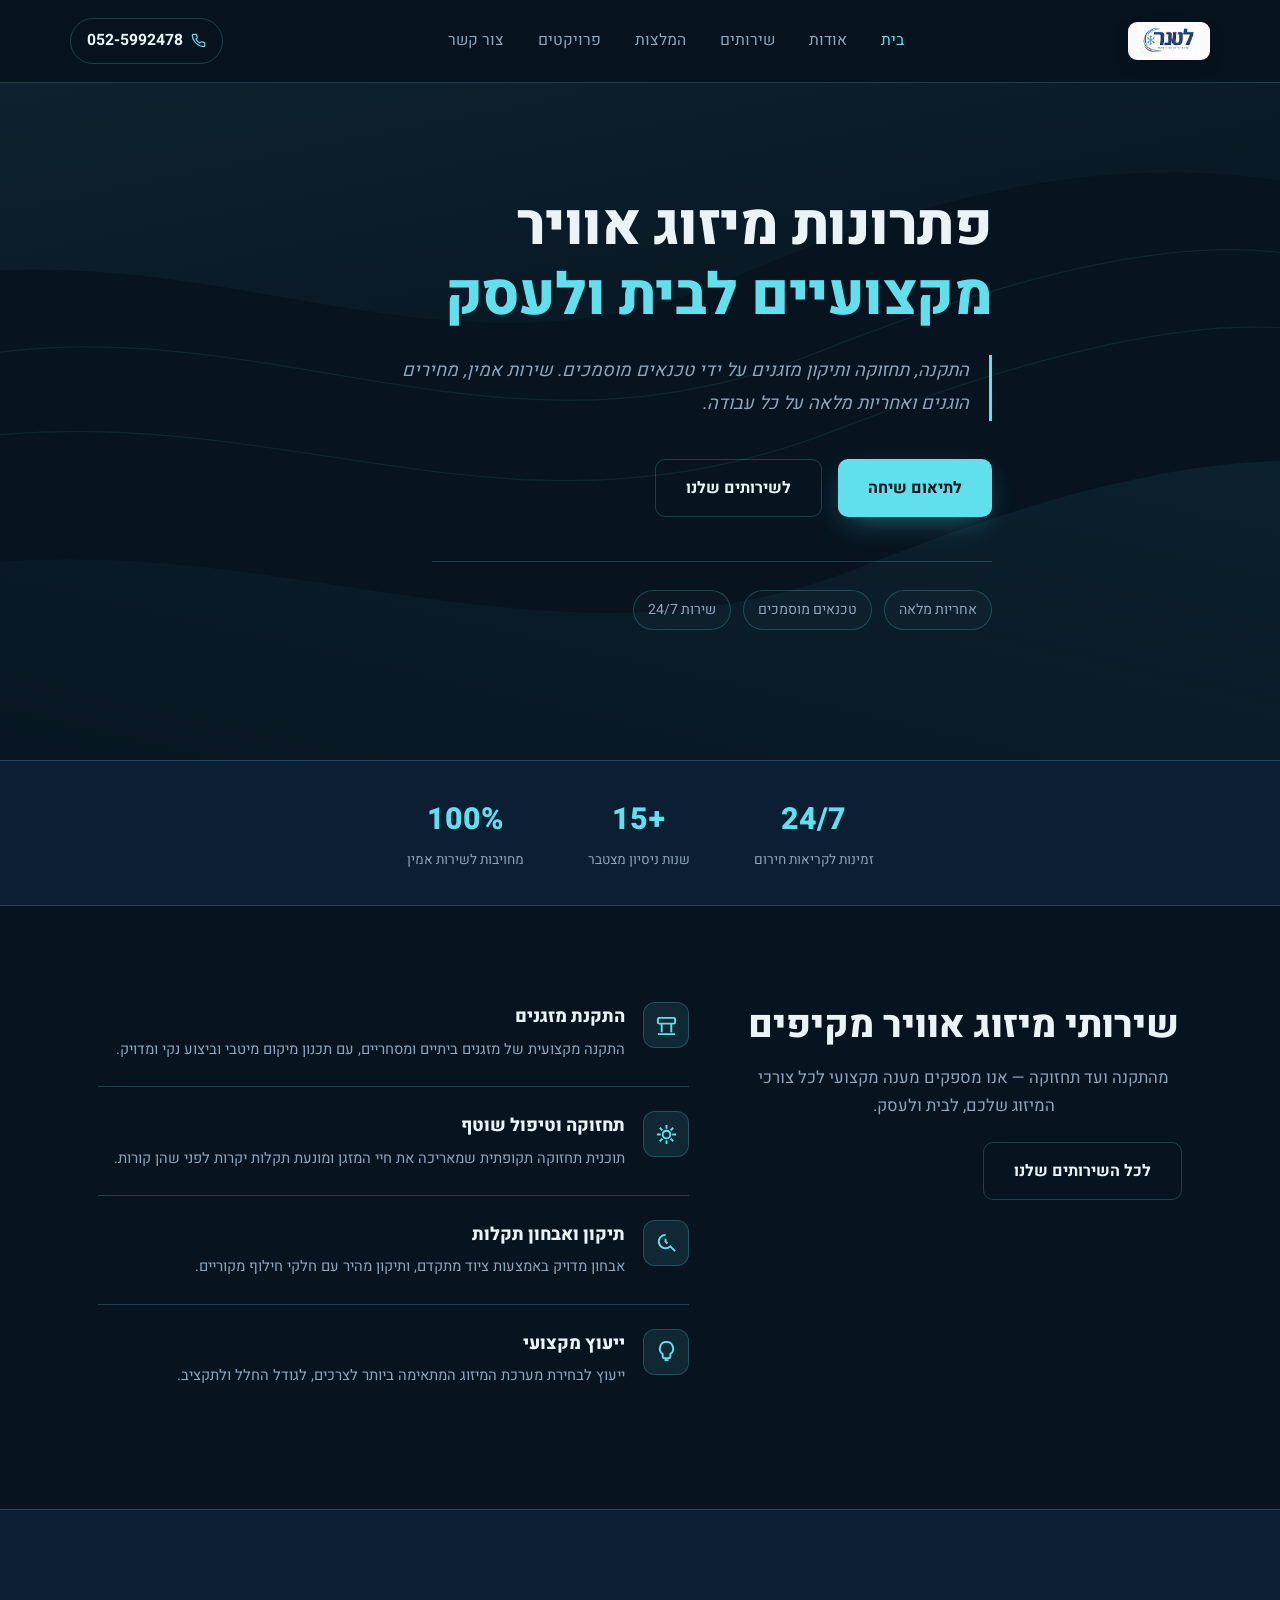
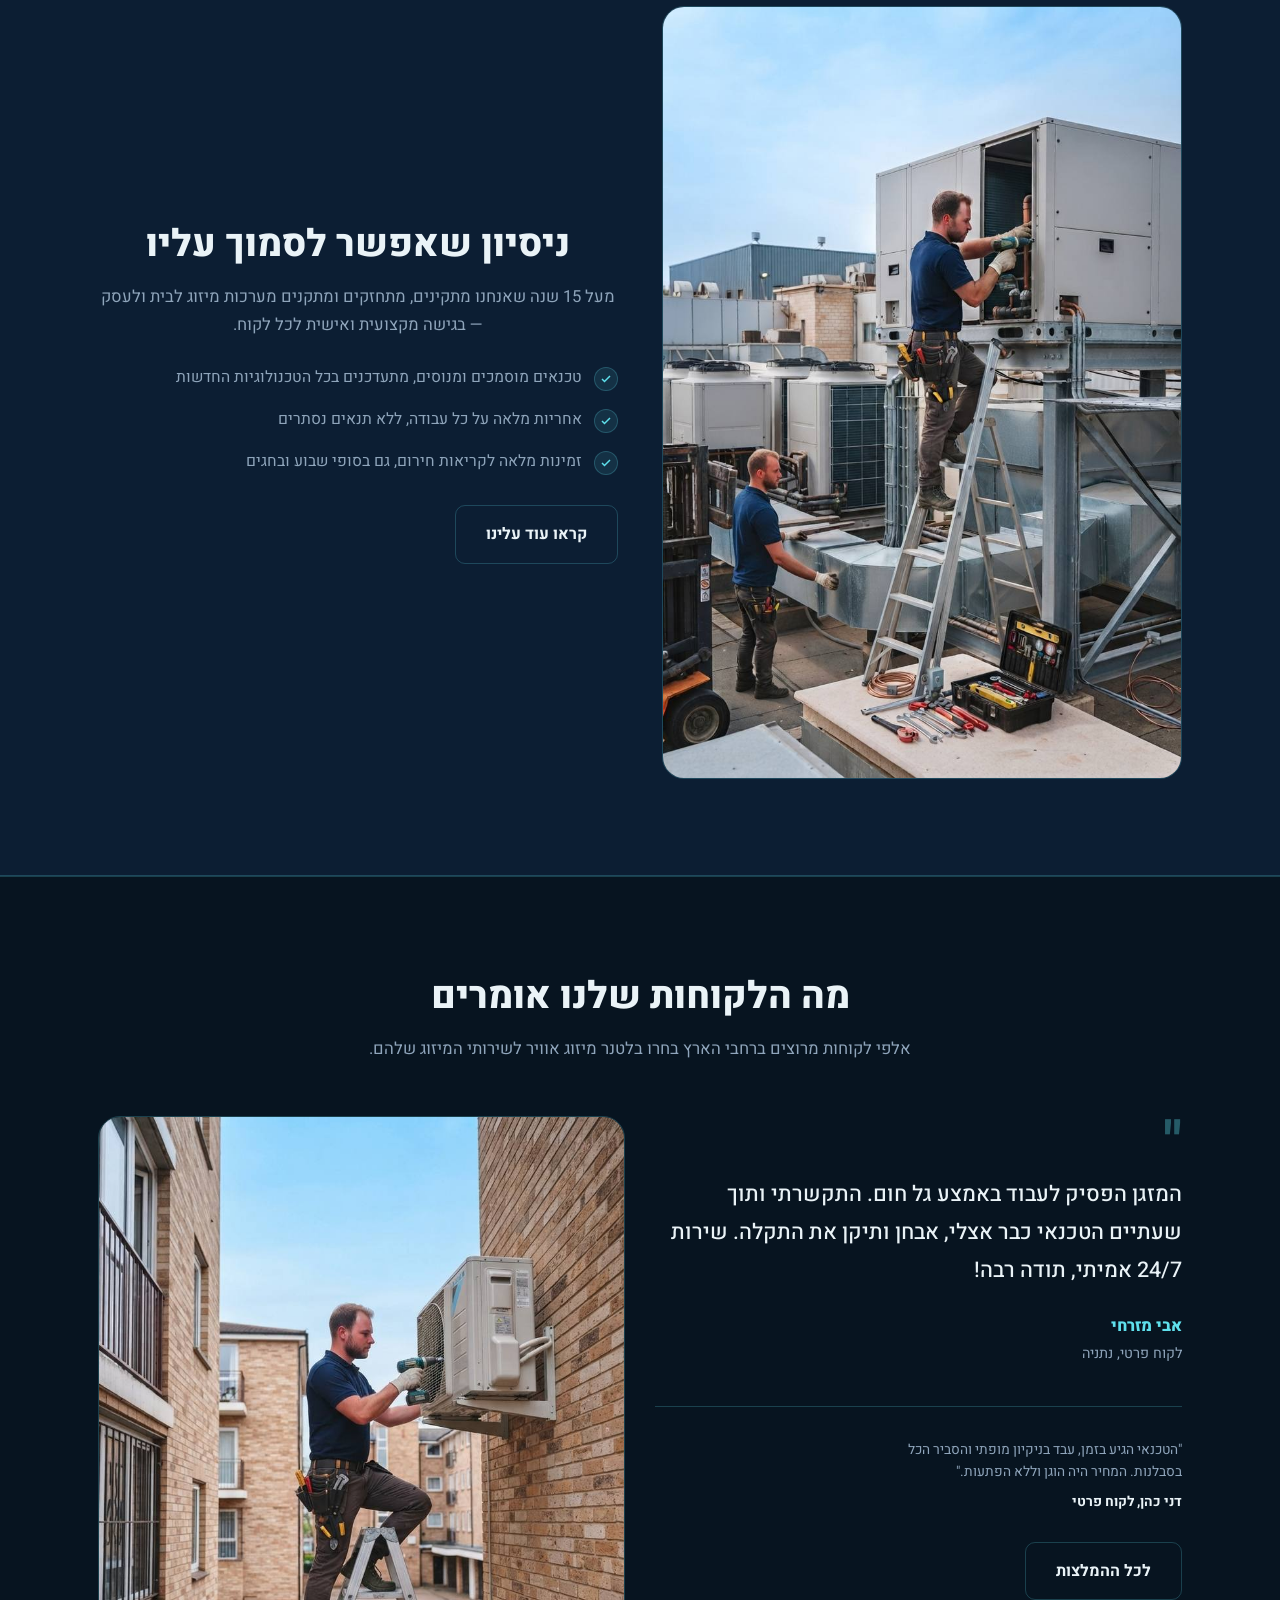
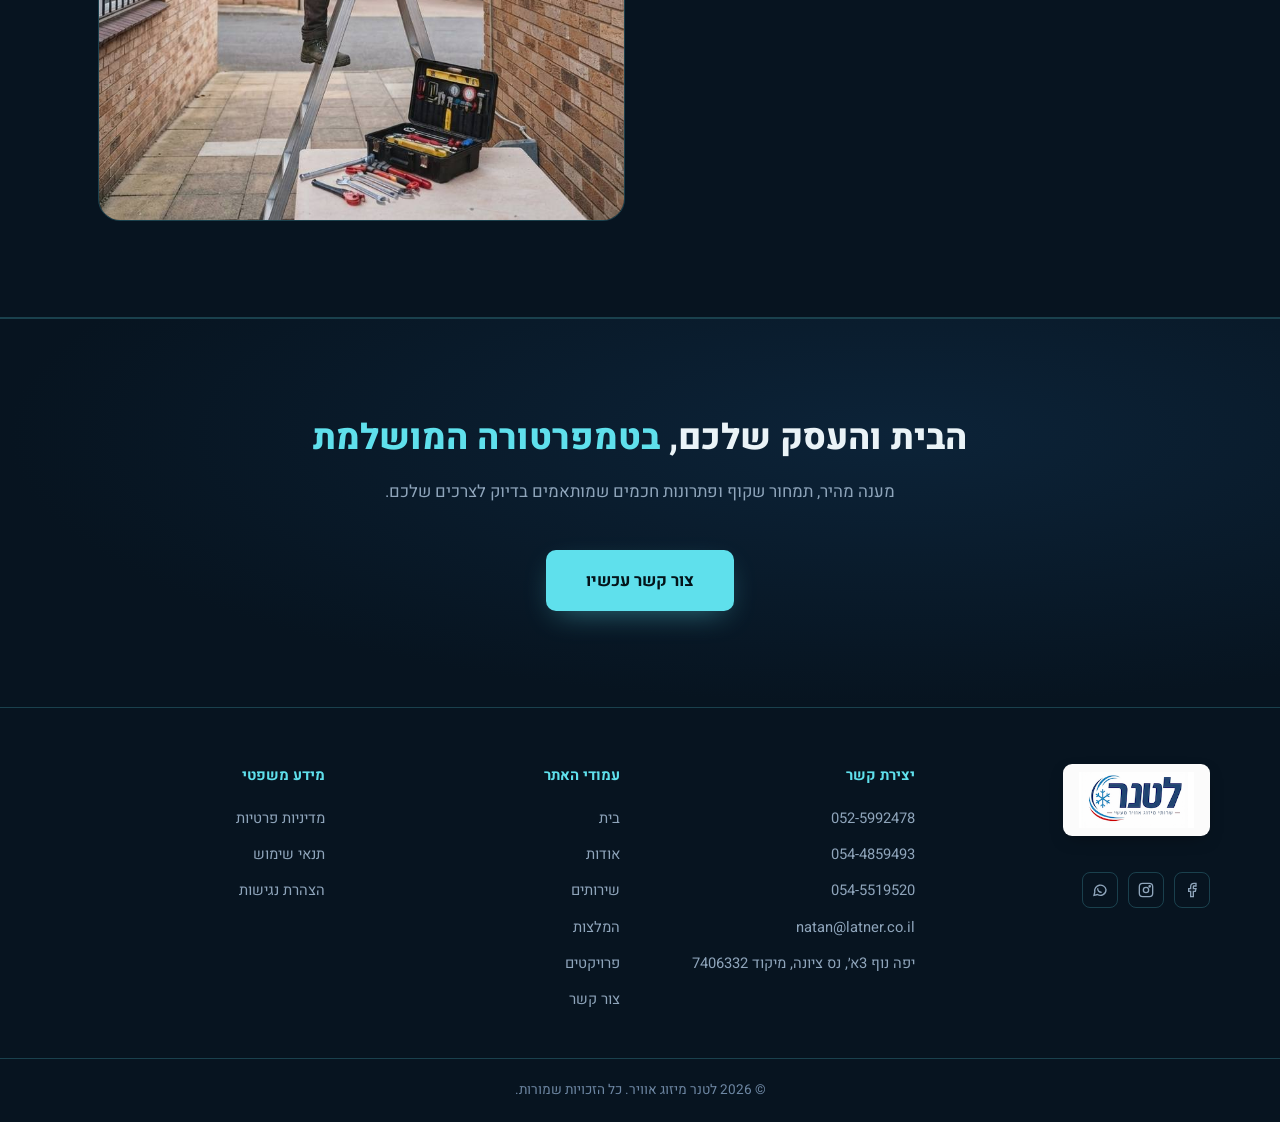
==== index.html @ f53ff37e "העלאה ראשונית" ====
<!DOCTYPE html>
<html lang="he" dir="rtl">
<head>
<meta charset="UTF-8">
<meta name="viewport" content="width=device-width, initial-scale=1.0">
<title>לטנר מיזוג אוויר | פתרונות מיזוג מקצועיים לבית ולעסק</title>

<meta name="description" content="לטנר מיזוג אוויר — התקנה, תחזוקה ותיקון מזגנים על ידי טכנאים מוסמכים. שירות אמין, מחירים הוגנים ואחריות מלאה על כל עבודה, לבית ולעסק.">
<meta name="keywords" content="לטנר, מיזוג אוויר, התקנת מזגנים, תחזוקת מזגנים, תיקון מזגנים, מיזוג לעסקים, מערכות מרכזיות, נס ציונה, מרכז והשרון">
<meta name="author" content="לטנר מיזוג אוויר">
<meta name="robots" content="index, follow">
<link rel="canonical" href="https://latner.co.il/index.html">

<meta property="og:type" content="website">
<meta property="og:locale" content="he_IL">
<meta property="og:site_name" content="לטנר מיזוג אוויר">
<meta property="og:title" content="לטנר מיזוג אוויר | פתרונות מיזוג מקצועיים לבית ולעסק">
<meta property="og:description" content="התקנה, תחזוקה ותיקון מזגנים על ידי טכנאים מוסמכים. שירות אמין, מחירים הוגנים ואחריות מלאה על כל עבודה.">
<meta property="og:url" content="https://latner.co.il/index.html">
<meta property="og:image" content="https://latner.co.il/latner-logo-wide.png">

<meta name="twitter:card" content="summary">
<meta name="twitter:title" content="לטנר מיזוג אוויר | פתרונות מיזוג מקצועיים לבית ולעסק">
<meta name="twitter:description" content="התקנה, תחזוקה ותיקון מזגנים על ידי טכנאים מוסמכים. שירות אמין, מחירים הוגנים ואחריות מלאה על כל עבודה.">
<meta name="twitter:image" content="https://latner.co.il/latner-logo-wide.png">

<meta name="theme-color" content="#071420">

<link rel="preconnect" href="https://fonts.googleapis.com">
<link rel="preconnect" href="https://fonts.gstatic.com" crossorigin>
<link rel="stylesheet" href="https://fonts.googleapis.com/css2?family=Heebo:wght@300;400;500;700;800&display=swap">
<link rel="stylesheet" href="styles.css">
</head>
<body>
<a href="#main-content" class="skip-link">דלג לתוכן הראשי</a>

<header id="top">
  <div class="wrap nav-row">
    <a href="index.html" class="brand">
      <span class="logo-chip"><img src="latner-logo-wide.png" alt="לטנר - שירותי מיזוג אוויר מעשי" width="191" height="93"></span>
    </a>
    <nav class="links" aria-label="ניווט ראשי">
      <a href="index.html" class="active" aria-current="page">בית</a>
      <a href="about.html">אודות</a>
      <a href="services.html">שירותים</a>
      <a href="testimonials.html">המלצות</a>
      <a href="projects.html">פרויקטים</a>
      <a href="contact.html">צור קשר</a>
    </nav>
    <div class="header-right">
      <a href="tel:0525992478" class="nav-phone" aria-label="התקשרו אלינו: 052-5992478">
        <svg viewBox="0 0 24 24" fill="none" stroke="currentColor" stroke-width="2" aria-hidden="true"><path d="M22 16.92v3a2 2 0 0 1-2.18 2 19.79 19.79 0 0 1-8.63-3.07 19.5 19.5 0 0 1-6-6 19.79 19.79 0 0 1-3.07-8.67A2 2 0 0 1 4.11 2h3a2 2 0 0 1 2 1.72c.127.96.361 1.903.7 2.81a2 2 0 0 1-.45 2.11L8.09 9.91a16 16 0 0 0 6 6l1.27-1.27a2 2 0 0 1 2.11-.45c.907.339 1.85.573 2.81.7A2 2 0 0 1 22 16.92z"/></svg>
        <span class="txt">052-5992478</span>
      </a>
      <button type="button" class="menu-toggle" id="menuToggle" aria-label="פתח תפריט" aria-expanded="false" aria-controls="mobileMenu">
        <svg viewBox="0 0 24 24" fill="none" stroke="currentColor" stroke-width="2" stroke-linecap="round" aria-hidden="true"><path d="M4 6h16M4 12h16M4 18h16"/></svg>
      </button>
    </div>
  </div>
  <nav class="mobile-menu" id="mobileMenu" aria-label="ניווט נייד">
      <a href="index.html" class="active" aria-current="page">בית</a>
      <a href="about.html">אודות</a>
      <a href="services.html">שירותים</a>
      <a href="testimonials.html">המלצות</a>
      <a href="projects.html">פרויקטים</a>
      <a href="contact.html">צור קשר</a>
      </nav>
</header>

<main id="main-content">

<section class="hero">
  <div class="hero-bg">
    <svg width="100%" height="100%" viewBox="0 0 1440 700" preserveAspectRatio="xMidYMid slice" xmlns="http://www.w3.org/2000/svg" style="position:absolute;inset:0;opacity:0.55;" aria-hidden="true">
      <defs>
        <linearGradient id="g1" x1="0" y1="0" x2="1" y2="1">
          <stop offset="0" stop-color="#5fe0ec" stop-opacity="0.16"/>
          <stop offset="1" stop-color="#5fe0ec" stop-opacity="0"/>
        </linearGradient>
        <linearGradient id="g2" x1="1" y1="0" x2="0" y2="1">
          <stop offset="0" stop-color="#2f8b96" stop-opacity="0.22"/>
          <stop offset="1" stop-color="#2f8b96" stop-opacity="0"/>
        </linearGradient>
      </defs>
      <path d="M -100 220 C 250 120, 500 340, 820 200 S 1400 60, 1600 180 L 1600 -100 L -100 -100 Z" fill="url(#g1)"/>
      <path d="M -100 520 C 300 420, 600 640, 950 500 S 1500 360, 1650 470 L 1650 800 L -100 800 Z" fill="url(#g2)"/>
      <g stroke="#5fe0ec" stroke-opacity="0.16" stroke-width="1.2" fill="none">
        <path d="M -50 300 C 300 200, 550 420, 900 280 S 1450 140, 1550 260"/>
        <path d="M -50 380 C 320 300, 560 500, 920 360 S 1470 220, 1580 340"/>
      </g>
    </svg>
  </div>
  <div class="wrap hero-inner">
    <h1>פתרונות מיזוג אוויר <span>מקצועיים לבית ולעסק</span></h1>
    <blockquote class="hero-quote">התקנה, תחזוקה ותיקון מזגנים על ידי טכנאים מוסמכים. שירות אמין, מחירים הוגנים ואחריות מלאה על כל עבודה.</blockquote>
    <div class="hero-cta">
      <a href="contact.html" class="btn btn-primary">לתיאום שיחה</a>
      <a href="services.html" class="btn btn-ghost">לשירותים שלנו</a>
    </div>
    <div class="hero-divider"></div>
    <div class="hero-tags">
      <span class="hero-tag">אחריות מלאה</span>
      <span class="hero-tag">טכנאים מוסמכים</span>
      <span class="hero-tag">שירות 24/7</span>
    </div>
  </div>
</section>

<section class="trust-bar">
  <div class="trust-item">
    <div class="trust-num">24/7</div>
    <div class="trust-label">זמינות לקריאות חירום</div>
  </div>
  <div class="trust-item">
    <div class="trust-num">+15</div>
    <div class="trust-label">שנות ניסיון מצטבר</div>
  </div>
  <div class="trust-item">
    <div class="trust-num">100%</div>
    <div class="trust-label">מחויבות לשירות אמין</div>
  </div>
</section>

<section class="pad">
  <div class="wrap services-split">
    <div>
      <div class="section-head">
        <h2>שירותי מיזוג אוויר מקיפים</h2>
        <p>מהתקנה ועד תחזוקה — אנו מספקים מענה מקצועי לכל צורכי המיזוג שלכם, לבית ולעסק.</p>
      </div>
      <a href="services.html" class="btn btn-ghost">לכל השירותים שלנו</a>
    </div>
    <ul class="services-list">
      <li class="services-list-item">
        <div class="service-icon">
          <svg viewBox="0 0 24 24" fill="none" stroke="currentColor" stroke-width="2" aria-hidden="true"><rect x="3" y="4" width="18" height="6" rx="1.5"/><path d="M7 10v9M17 10v9M3 21h18M5 7h.01M9 7h.01"/></svg>
        </div>
        <div>
          <h3>התקנת מזגנים</h3>
          <p>התקנה מקצועית של מזגנים ביתיים ומסחריים, עם תכנון מיקום מיטבי וביצוע נקי ומדויק.</p>
        </div>
      </li>
      <li class="services-list-item">
        <div class="service-icon">
          <svg viewBox="0 0 24 24" fill="none" stroke="currentColor" stroke-width="2" aria-hidden="true"><path d="M12 2v4M12 18v4M4.93 4.93l2.83 2.83M16.24 16.24l2.83 2.83M2 12h4M18 12h4M4.93 19.07l2.83-2.83M16.24 7.76l2.83-2.83"/><circle cx="12" cy="12" r="4"/></svg>
        </div>
        <div>
          <h3>תחזוקה וטיפול שוטף</h3>
          <p>תוכנית תחזוקה תקופתית שמאריכה את חיי המזגן ומונעת תקלות יקרות לפני שהן קורות.</p>
        </div>
      </li>
      <li class="services-list-item">
        <div class="service-icon">
          <svg viewBox="0 0 24 24" fill="none" stroke="currentColor" stroke-width="2" aria-hidden="true"><path d="M11 4a7 7 0 1 0 4.9 12L21 21M11 8v3l2 2"/></svg>
        </div>
        <div>
          <h3>תיקון ואבחון תקלות</h3>
          <p>אבחון מדויק באמצעות ציוד מתקדם, ותיקון מהיר עם חלקי חילוף מקוריים.</p>
        </div>
      </li>
      <li class="services-list-item">
        <div class="service-icon">
          <svg viewBox="0 0 24 24" fill="none" stroke="currentColor" stroke-width="2" aria-hidden="true"><path d="M12 2a7 7 0 0 0-4 12.7V17a2 2 0 0 0 2 2h4a2 2 0 0 0 2-2v-2.3A7 7 0 0 0 12 2z"/><path d="M10 21h4"/></svg>
        </div>
        <div>
          <h3>ייעוץ מקצועי</h3>
          <p>ייעוץ לבחירת מערכת המיזוג המתאימה ביותר לצרכים, לגודל החלל ולתקציב.</p>
        </div>
      </li>
    </ul>
  </div>
</section>

<section class="pad" style="background:var(--bg-panel);border-top:1px solid var(--accent-line);border-bottom:1px solid var(--accent-line);">
  <div class="wrap home-split">
    <div class="home-split-photo">
      <img src="latner-install.jpg" alt="טכנאי לטנר מתקינים מערכת מיזוג" width="800" height="1192" loading="lazy">
    </div>
    <div class="home-split-text">
      <div class="section-head">
        <h2>ניסיון שאפשר לסמוך עליו</h2>
        <p>מעל 15 שנה שאנחנו מתקינים, מתחזקים ומתקנים מערכות מיזוג לבית ולעסק — בגישה מקצועית ואישית לכל לקוח.</p>
      </div>
      <ul class="home-split-list">
        <li>
          <span class="check"><svg viewBox="0 0 24 24" fill="none" stroke="currentColor" stroke-width="3" aria-hidden="true"><path d="M20 6 9 17l-5-5"/></svg></span>
          <span class="txt">טכנאים מוסמכים ומנוסים, מתעדכנים בכל הטכנולוגיות החדשות</span>
        </li>
        <li>
          <span class="check"><svg viewBox="0 0 24 24" fill="none" stroke="currentColor" stroke-width="3" aria-hidden="true"><path d="M20 6 9 17l-5-5"/></svg></span>
          <span class="txt">אחריות מלאה על כל עבודה, ללא תנאים נסתרים</span>
        </li>
        <li>
          <span class="check"><svg viewBox="0 0 24 24" fill="none" stroke="currentColor" stroke-width="3" aria-hidden="true"><path d="M20 6 9 17l-5-5"/></svg></span>
          <span class="txt">זמינות מלאה לקריאות חירום, גם בסופי שבוע ובחגים</span>
        </li>
      </ul>
      <a href="about.html" class="btn btn-ghost">קראו עוד עלינו</a>
    </div>
  </div>
</section>

<section class="pad" style="background:var(--bg-deep);border-top:1px solid var(--accent-line);border-bottom:1px solid var(--accent-line);">
  <div class="wrap">
    <div class="section-head">
      <h2>מה הלקוחות שלנו אומרים</h2>
      <p>אלפי לקוחות מרוצים ברחבי הארץ בחרו בלטנר מיזוג אוויר לשירותי המיזוג שלהם.</p>
    </div>
    <div class="contact-split">
      <div class="testimonial-feature" style="text-align:right;margin:0;max-width:none;">
        <div class="quote-mark">"</div>
        <p class="quote">המזגן הפסיק לעבוד באמצע גל חום. התקשרתי ותוך שעתיים הטכנאי כבר אצלי, אבחן ותיקן את התקלה. שירות 24/7 אמיתי, תודה רבה!</p>
        <div class="name">אבי מזרחי</div>
        <div class="role">לקוח פרטי, נתניה</div>

        <div class="testimonial-mini-row" style="justify-content:flex-start;">
          <div class="testimonial-mini" style="text-align:right;">
            <p>"הטכנאי הגיע בזמן, עבד בניקיון מופתי והסביר הכל בסבלנות. המחיר היה הוגן וללא הפתעות."</p>
            <div class="name">דני כהן, לקוח פרטי</div>
          </div>
        </div>

        <a href="testimonials.html" class="btn btn-ghost" style="margin-top:28px;">לכל ההמלצות</a>
      </div>

      <div class="install-illustration">
        <img src="latner-outdoor-install.jpg" alt="טכנאי לטנר מתקין יחידת מיזוג חיצונית" width="800" height="1071" loading="lazy">
      </div>
    </div>
  </div>
</section>

<section class="cta-final pad">
  <div class="wrap">
    <div class="cta-final-inner">
      <h2>הבית והעסק שלכם, <span>בטמפרטורה המושלמת</span></h2>
      <p>מענה מהיר, תמחור שקוף ופתרונות חכמים שמותאמים בדיוק לצרכים שלכם.</p>
      <a href="contact.html" class="btn btn-primary btn-large">צור קשר עכשיו</a>
    </div>
  </div>
</section>

</main>

<footer>
  <nav class="wrap footer-grid" aria-label="ניווט בפוטר">
    <div class="footer-col footer-logo-col">
      <a href="index.html" style="display:flex;align-items:center;margin-bottom:18px;">
        <span class="logo-chip logo-chip-lg"><img src="latner-logo-wide.png" alt="לטנר - שירותי מיזוג אוויר מעשי" width="191" height="93"></span>
      </a>
      <div class="footer-social">
        <a href="#" aria-label="פייסבוק"><svg viewBox="0 0 24 24" fill="none" stroke="currentColor" stroke-width="2" aria-hidden="true"><path d="M18 2h-3a5 5 0 0 0-5 5v3H7v4h3v8h4v-8h3l1-4h-4V7a1 1 0 0 1 1-1h3z"/></svg></a>
        <a href="#" aria-label="אינסטגרם"><svg viewBox="0 0 24 24" fill="none" stroke="currentColor" stroke-width="2" aria-hidden="true"><rect x="2" y="2" width="20" height="20" rx="5"/><circle cx="12" cy="12" r="4"/><circle cx="17.5" cy="6.5" r="1"/></svg></a>
        <a href="#" aria-label="וואטסאפ"><svg viewBox="0 0 24 24" fill="none" stroke="currentColor" stroke-width="2" aria-hidden="true"><path d="M21 11.5a8.5 8.5 0 0 1-12.8 7.3L3 20l1.2-5a8.5 8.5 0 1 1 16.8-3.5z"/><path d="M8.5 9.5c0 3.5 2.5 6 6 6"/></svg></a>
      </div>
    </div>
    <div class="footer-col">
      <h5>יצירת קשר</h5>
      <ul>
        <li><a href="tel:0525992478">052-5992478</a></li>
        <li><a href="tel:0544859493">054-4859493</a></li>
        <li><a href="tel:0545519520">054-5519520</a></li>
        <li><a href="mailto:natan@latner.co.il">natan@latner.co.il</a></li>
        <li>יפה נוף 3א׳, נס ציונה, מיקוד 7406332</li>
      </ul>
    </div>
    <div class="footer-col">
      <h5>עמודי האתר</h5>
      <ul>
        <li><a href="index.html">בית</a></li>
        <li><a href="about.html">אודות</a></li>
        <li><a href="services.html">שירותים</a></li>
        <li><a href="testimonials.html">המלצות</a></li>
        <li><a href="projects.html">פרויקטים</a></li>
        <li><a href="contact.html">צור קשר</a></li>
      </ul>
    </div>
    <div class="footer-col">
      <h5>מידע משפטי</h5>
      <ul>
        <li><a href="privacy-policy.html">מדיניות פרטיות</a></li>
        <li><a href="terms-of-service.html">תנאי שימוש</a></li>
        <li><a href="accessibility-statement.html">הצהרת נגישות</a></li>
      </ul>
    </div>
  </nav>
  <div class="footer-bottom">© 2026 לטנר מיזוג אוויר. כל הזכויות שמורות.</div>
</footer>

<script>
  (function(){
    var toggle = document.getElementById('menuToggle');
    var menu = document.getElementById('mobileMenu');
    if(!toggle || !menu) return;
    toggle.addEventListener('click', function(){
      var isOpen = menu.classList.toggle('open');
      toggle.setAttribute('aria-expanded', isOpen ? 'true' : 'false');
    });
    menu.querySelectorAll('a').forEach(function(a){
      a.addEventListener('click', function(){
        menu.classList.remove('open');
        toggle.setAttribute('aria-expanded', 'false');
      });
    });
  })();
</script>
</body>
</html>
---- styles.css ----
:root{
  --bg-deep:#071420;
  --bg-panel:#0c1e33;
  --bg-panel-2:#0f2439;
  --accent:#5fe0ec;
  --accent-soft:rgba(95,224,236,0.10);
  --accent-line:rgba(95,224,236,0.22);
  --text-primary:#eaf3f7;
  --text-muted:#8fa5bb;
  --text-faint:#6e87a3;
}

*{margin:0;padding:0;box-sizing:border-box;}
html{scroll-behavior:smooth;}

/* ---------- accessibility base ---------- */
.skip-link{
  position:absolute;
  right:-999px;
  top:auto;
  z-index:200;
  background:var(--accent);
  color:#04141a;
  font-weight:700;
  padding:12px 20px;
  border-radius:0 0 10px 10px;
}
.skip-link:focus{
  right:16px;
  top:0;
}
a:focus-visible, button:focus-visible, input:focus-visible, select:focus-visible, textarea:focus-visible, [tabindex]:focus-visible{
  outline:2px solid var(--accent);
  outline-offset:3px;
  border-radius:4px;
}
body{
  background:var(--bg-deep);
  color:var(--text-primary);
  font-family:'Heebo', sans-serif;
  font-weight:400;
  line-height:1.65;
  overflow-x:hidden;
}
img{max-width:100%;display:block;}
a{color:inherit;text-decoration:none;}
.wrap{max-width:1140px;margin:0 auto;padding:0 28px;}
section{position:relative;}
section.pad{padding:96px 0;}

/* ---------- header ---------- */
header{
  position:sticky;top:0;z-index:50;
  background:rgba(7,20,32,0.82);
  backdrop-filter:blur(10px);
  border-bottom:1px solid var(--accent-line);
}
.nav-row{display:flex;align-items:center;justify-content:space-between;padding:18px 0;}
.brand{display:flex;align-items:center;}
.logo-chip{
  display:flex;align-items:center;justify-content:center;
  background:#fbfbfb;
  border-radius:9px;
  height:38px;width:auto;
  padding:4px 10px;
  box-shadow:0 6px 18px -8px rgba(0,0,0,0.5);
  flex-shrink:0;
}
.logo-chip img{height:100%;width:auto;object-fit:contain;display:block;}
.logo-chip.logo-chip-lg{height:72px;padding:8px 16px;}
.brand-name{font-weight:800;font-size:1.1rem;margin-inline-start:12px;color:var(--text-primary);}
nav.links{display:flex;gap:34px;font-size:0.98rem;color:var(--text-muted);}
nav.links a{transition:color .2s ease;}
nav.links a:hover, nav.links a.active{color:var(--accent);}
.nav-phone{
  display:flex;align-items:center;gap:8px;
  font-weight:700;font-size:0.98rem;
  color:var(--text-primary);
  border:1px solid var(--accent-line);
  padding:9px 16px;border-radius:999px;
  transition:border-color .2s ease, background .2s ease;
}
.nav-phone:hover{border-color:var(--accent);background:var(--accent-soft);}
.nav-phone svg{width:15px;height:15px;color:var(--accent);}
.header-right{display:flex;align-items:center;gap:10px;}
.menu-toggle{
  display:none;
  align-items:center;justify-content:center;
  width:40px;height:40px;
  background:none;
  border:1px solid var(--accent-line);
  border-radius:8px;
  color:var(--text-primary);
  cursor:pointer;
  flex-shrink:0;
}
.menu-toggle svg{width:20px;height:20px;}
.menu-toggle:hover{border-color:var(--accent);background:var(--accent-soft);}
.mobile-menu{
  display:none;
  flex-direction:column;
  background:var(--bg-panel);
  border-top:1px solid var(--accent-line);
}
.mobile-menu.open{display:flex;}
.mobile-menu a{
  padding:15px 28px;
  color:var(--text-muted);
  font-size:1.02rem;
  border-bottom:1px solid var(--accent-line);
}
.mobile-menu a:last-child{border-bottom:none;}
.mobile-menu a:hover, .mobile-menu a.active{color:var(--accent);background:var(--accent-soft);}

/* ---------- page header (non-home pages) ---------- */
.page-hero{
  position:relative;
  padding:80px 0 64px;
  overflow:hidden;
}
.page-hero-bg{position:absolute;inset:0;z-index:0;}
.page-hero-inner{position:relative;z-index:2;max-width:760px;}
.eyebrow-plain{color:var(--accent);font-weight:700;font-size:0.98rem;margin-bottom:18px;text-align:center;}
.page-hero h1{
  font-size:clamp(2rem, 4vw, 2.9rem);
  font-weight:800;line-height:1.25;letter-spacing:-0.4px;
  text-align:center;
}
.page-hero p.lead{
  margin:18px auto 0;font-size:1.08rem;color:var(--text-muted);max-width:620px;line-height:1.8;
  text-align:center;
}
.page-hero-inner{text-align:center;margin-inline:auto;}

/* ---------- hero (home) ---------- */
.hero{position:relative;padding:108px 0 130px;overflow:hidden;}
.hero-bg{position:absolute;inset:0;z-index:0;}
.hero-inner{position:relative;z-index:2;max-width:760px;}
h1{font-size:clamp(2.3rem, 4.6vw, 3.6rem);font-weight:800;line-height:1.22;letter-spacing:-0.5px;}
h1 span{color:var(--accent);}
.hero p.lead{margin-top:22px;font-size:1.14rem;color:var(--text-muted);max-width:600px;line-height:1.8;}
.hero-quote{
  margin:24px 0 0;
  padding-inline-start:20px;
  border-inline-start:3px solid var(--accent);
  max-width:600px;
  font-size:1.14rem;
  font-style:italic;
  color:var(--text-muted);
  line-height:1.8;
}
.hero-cta{display:flex;gap:16px;margin-top:38px;flex-wrap:wrap;}
.btn{
  display:inline-flex;align-items:center;gap:10px;
  padding:15px 30px;border-radius:10px;font-weight:700;font-size:1rem;
  transition:transform .18s ease, box-shadow .18s ease, background .18s ease;
}
.btn-primary{background:var(--accent);color:#04141a;box-shadow:0 10px 30px -10px rgba(95,224,236,0.45);}
.btn-primary:hover{transform:translateY(-2px);box-shadow:0 14px 36px -10px rgba(95,224,236,0.6);}
.btn-ghost{border:1px solid var(--accent-line);color:var(--text-primary);}
.btn-ghost:hover{border-color:var(--accent);background:var(--accent-soft);}
.btn-large{padding:17px 40px;font-size:1.05rem;}
.hero-divider{height:1px;width:100%;max-width:560px;background:var(--accent-line);margin-top:44px;}
.hero-tags{display:flex;gap:12px;flex-wrap:wrap;margin-top:28px;}
.hero-tag{
  font-size:0.88rem;color:var(--text-muted);
  border:1px solid var(--accent-line);padding:7px 14px;border-radius:999px;
  background:rgba(255,255,255,0.02);
}

/* ---------- section heading ---------- */
.section-head{max-width:620px;margin:0 auto 52px;text-align:center;}
.section-head h2{font-size:clamp(1.7rem, 3vw, 2.35rem);font-weight:800;line-height:1.3;}
.section-head p{margin-top:14px;color:var(--text-muted);font-size:1.04rem;}
.about-divider{height:1px;background:var(--accent-line);margin:36px 0 34px;}
.about-p{color:var(--text-muted);font-size:1rem;max-width:760px;margin-bottom:16px;}
.about-features{display:grid;grid-template-columns:1fr 1fr;gap:22px;margin-top:8px;}
.about-feature-card{
  background:linear-gradient(160deg, var(--bg-panel), var(--bg-panel-2));
  border:1px solid var(--accent-line);border-radius:16px;padding:30px 28px;
}
.about-feature-card .service-icon{margin-bottom:16px;}
.about-feature-card h4{font-size:1.08rem;font-weight:800;color:var(--accent);margin-bottom:10px;}
.about-feature-card p{color:var(--text-muted);font-size:0.95rem;}

/* ---------- services grid ---------- */
.services-grid{display:grid;grid-template-columns:1fr 1fr;gap:26px;}
.service-card{
  background:linear-gradient(160deg, var(--bg-panel), var(--bg-panel-2));
  border:1px solid var(--accent-line);border-radius:18px;padding:36px 34px;
  position:relative;overflow:hidden;transition:border-color .25s ease, transform .25s ease;
}
.service-card:hover{border-color:rgba(95,224,236,0.5);transform:translateY(-4px);}
.service-card::before{
  content:"";position:absolute;top:-60px;left:-60px;width:160px;height:160px;
  background:radial-gradient(circle, var(--accent-soft), transparent 70%);pointer-events:none;
}
.service-icon{
  width:46px;height:46px;border-radius:12px;background:var(--accent-soft);
  border:1px solid var(--accent-line);display:flex;align-items:center;justify-content:center;margin-bottom:20px;
}
.service-icon svg{width:23px;height:23px;color:var(--accent);}
.service-card h3{font-size:1.3rem;font-weight:800;margin-bottom:12px;color:var(--accent);}
.service-card > p{color:var(--text-muted);font-size:0.98rem;margin-bottom:18px;}
.service-card ul{list-style:none;}
.service-card li{position:relative;padding-right:20px;margin-bottom:10px;font-size:0.95rem;color:var(--text-primary);}
.service-card li::before{content:"";position:absolute;right:0;top:9px;width:6px;height:6px;border-radius:50%;background:var(--accent);}

/* ---------- diagnosis box ---------- */
.diagnosis-box{
  margin-top:26px;text-align:center;
  background:linear-gradient(160deg, var(--bg-panel), var(--bg-panel-2));
  border:1px solid var(--accent-line);border-radius:18px;padding:44px 36px;
}
.diagnosis-box h3{font-size:1.3rem;font-weight:800;color:var(--accent);margin-bottom:12px;}
.diagnosis-box p{color:var(--text-muted);font-size:1rem;max-width:560px;margin:0 auto;}

/* ---------- scope / for whom ---------- */
.scope{background:var(--bg-panel);border-top:1px solid var(--accent-line);border-bottom:1px solid var(--accent-line);}
.scope-grid{
  display:grid;grid-template-columns:repeat(4, 1fr);gap:1px;
  background:var(--accent-line);border:1px solid var(--accent-line);border-radius:16px;overflow:hidden;
}
.scope-item{background:var(--bg-deep);padding:32px 24px;text-align:center;}
.scope-item svg{width:28px;height:28px;color:var(--accent);margin:0 auto 14px;}
.scope-item h4{font-size:1.02rem;font-weight:700;margin-bottom:6px;}
.scope-item p{font-size:0.86rem;color:var(--text-muted);}

/* ---------- process ---------- */
.process{display:grid;grid-template-columns:repeat(4, 1fr);gap:22px;}
.process-step{padding-top:22px;border-top:1px solid var(--accent-line);}
.process-step .num{font-size:0.85rem;color:var(--accent);font-weight:700;margin-bottom:14px;display:block;}
.process-step h4{font-size:1.08rem;font-weight:700;margin-bottom:8px;}
.process-step p{font-size:0.92rem;color:var(--text-muted);}

/* ---------- stats (about) ---------- */
.stats-grid{display:grid;grid-template-columns:repeat(3, 1fr);gap:22px;margin-top:44px;}
.stat-card{
  background:linear-gradient(160deg, var(--bg-panel), var(--bg-panel-2));
  border-top:2px solid var(--accent);border-radius:0 0 14px 14px;padding:34px 20px;text-align:center;
}
.stat-num{font-size:2.1rem;font-weight:800;color:var(--text-primary);}
.stat-label{margin-top:8px;color:var(--text-muted);font-size:0.92rem;}

/* ---------- why grid ---------- */
.why-divider{height:1px;background:var(--accent-line);margin:36px 0 40px;}
.why-grid{display:grid;grid-template-columns:1fr 1fr;gap:22px;}
.why-card{
  background:linear-gradient(160deg, var(--bg-panel), var(--bg-panel-2));
  border:1px solid var(--accent-line);border-radius:14px;padding:28px 30px;
}
.why-card h4{font-size:1.12rem;font-weight:800;color:var(--accent);margin-bottom:10px;}
.why-card p{color:var(--text-muted);font-size:0.95rem;}

/* ---------- testimonials ---------- */
.testimonial-list{display:flex;flex-direction:column;gap:20px;}
.testimonial-card{
  background:linear-gradient(160deg, var(--bg-panel), var(--bg-panel-2));
  border:1px solid var(--accent-line);border-inline-start:3px solid var(--accent);
  border-radius:14px 4px 4px 14px;padding:28px 32px;
}
.testimonial-card .quote{color:var(--text-primary);font-size:1rem;line-height:1.85;margin-bottom:18px;}
.testimonial-name{font-weight:800;color:var(--accent);font-size:1rem;}
.testimonial-role{color:var(--text-muted);font-size:0.88rem;margin-top:2px;}

/* ---------- projects ---------- */
.projects-grid{display:grid;grid-template-columns:1fr 1fr;gap:26px;}
.project-card{
  background:linear-gradient(160deg, var(--bg-panel), var(--bg-panel-2));
  border:1px solid var(--accent-line);border-radius:18px;overflow:hidden;
  transition:border-color .25s ease, transform .25s ease;
}
.project-card:hover{border-color:rgba(95,224,236,0.5);transform:translateY(-4px);}
.project-thumb{
  height:180px;
  background:linear-gradient(135deg, var(--bg-panel-2), var(--bg-deep));
  display:flex;align-items:center;justify-content:center;
  border-bottom:1px solid var(--accent-line);
}
.project-thumb svg{width:40px;height:40px;color:var(--accent);opacity:0.7;}
.project-body{padding:26px 28px;}
.project-tag{
  display:inline-block;font-size:0.78rem;color:var(--accent);font-weight:700;
  border:1px solid var(--accent-line);border-radius:999px;padding:4px 12px;margin-bottom:14px;
}
.project-card h3{font-size:1.15rem;font-weight:800;margin-bottom:8px;}
.project-card p{color:var(--text-muted);font-size:0.94rem;}
.projects-empty{
  text-align:center;color:var(--text-muted);font-size:0.98rem;
  border:1px dashed var(--accent-line);border-radius:18px;padding:70px 30px;
}
.projects-empty .icon{font-size:2.2rem;margin-bottom:18px;}
.projects-empty h3{color:var(--text-primary);font-size:1.3rem;font-weight:800;margin-bottom:10px;}
.projects-empty p{max-width:420px;margin:0 auto;}

/* ---------- contact form ---------- */
.contact-form{
  background:linear-gradient(160deg, var(--bg-panel), var(--bg-panel-2));
  border:1px solid var(--accent-line);border-radius:18px;padding:40px 38px 34px;
}
.form-row.two{display:block;}
.field{margin-bottom:26px;}
.field label{display:block;font-size:0.84rem;color:var(--text-faint);margin-bottom:9px;}
.field input, .field select, .field textarea{
  width:100%;background:transparent;border:none;border-bottom:1px solid var(--accent-line);
  color:var(--text-primary);font-family:'Heebo', sans-serif;font-size:1rem;padding:8px 0;
  outline:none;transition:border-color .2s ease;
}
.field select{cursor:pointer;}
.field select option{background:var(--bg-panel);color:var(--text-primary);}
.field textarea{resize:vertical;font-family:inherit;}
.field input:focus, .field select:focus, .field textarea:focus{
  border-color:var(--accent);
  box-shadow:0 2px 0 0 var(--accent);
}
.field input:focus-visible, .field select:focus-visible, .field textarea:focus-visible{
  outline:none;
}
.field input::placeholder, .field textarea::placeholder{color:var(--text-faint);}
.form-submit-row{
  display:flex;
  flex-direction:column;
  align-items:center;
  gap:10px;
  margin-top:8px;
}
.form-note{font-size:0.86rem;color:var(--text-muted);}
.contact-summary-grid{display:grid;grid-template-columns:repeat(4, 1fr);gap:20px;margin-top:26px;}
.summary-card{background:var(--bg-deep);border:1px solid var(--accent-line);border-radius:14px;padding:26px 22px;text-align:center;}
.summary-card h4{color:var(--accent);font-weight:800;font-size:1.02rem;margin-bottom:10px;}
.summary-card p{color:var(--text-muted);font-size:0.88rem;line-height:1.7;}
.summary-card a{transition:color .2s ease;}
.summary-card a:hover{color:var(--accent);}

/* ---------- final cta ---------- */
.cta-final{background:radial-gradient(ellipse at 70% 30%, #0c2338, var(--bg-deep) 70%);border-top:1px solid var(--accent-line);}
.cta-final-inner{max-width:680px;margin-inline:auto;text-align:center;}
.cta-final h2{font-size:clamp(1.6rem, 3vw, 2.2rem);font-weight:800;line-height:1.35;}
.cta-final h2 span{color:var(--accent);}
.cta-final p{margin-top:16px;color:var(--text-muted);font-size:1.05rem;}
.cta-final .btn-large{margin-top:44px;}

/* ---------- trust bar ---------- */
.trust-bar{
  display:flex;justify-content:center;align-items:center;
  gap:64px;flex-wrap:wrap;padding:34px 0;
  background:var(--bg-panel);
  border-top:1px solid var(--accent-line);
  border-bottom:1px solid var(--accent-line);
}
.trust-item{text-align:center;}
.trust-num{font-size:1.9rem;font-weight:800;color:var(--accent);}
.trust-label{font-size:0.85rem;color:var(--text-muted);margin-top:4px;}

/* ---------- home split (photo + text) ---------- */
.home-split{display:grid;grid-template-columns:1fr 1fr;gap:44px;align-items:center;}
.home-split-photo{border-radius:22px;overflow:hidden;border:1px solid var(--accent-line);}
.home-split-photo img{width:100%;height:100%;object-fit:cover;display:block;min-height:340px;}
.home-split-text .section-head{margin-bottom:26px;}
.home-split-list{list-style:none;margin-bottom:30px;}
.home-split-list li{display:flex;gap:12px;align-items:flex-start;margin-bottom:16px;}
.home-split-list .check{
  flex-shrink:0;width:24px;height:24px;border-radius:50%;
  background:var(--accent-soft);border:1px solid var(--accent-line);
  display:flex;align-items:center;justify-content:center;margin-top:2px;
}
.home-split-list .check svg{width:12px;height:12px;color:var(--accent);}
.home-split-list span.txt{color:var(--text-muted);font-size:0.98rem;}

/* ---------- testimonials preview ---------- */
.testimonials-preview-grid{display:grid;grid-template-columns:1fr 1fr;gap:20px;}

/* ---------- services split (editorial list) ---------- */
.services-split{display:grid;grid-template-columns:0.85fr 1.15fr;gap:56px;align-items:start;}
.services-split .section-head{margin-bottom:22px;max-width:none;}
.services-list{list-style:none;}
.services-list-item{display:flex;gap:18px;padding:24px 0;border-bottom:1px solid var(--accent-line);}
.services-list-item:first-child{padding-top:0;}
.services-list-item:last-child{border-bottom:none;}
.services-list-item .service-icon{flex-shrink:0;margin-bottom:0;}
.services-list-item h3{font-size:1.12rem;font-weight:800;margin-bottom:6px;color:var(--text-primary);}
.services-list-item p{color:var(--text-muted);font-size:0.92rem;}

/* ---------- commercial split (bordered comparison, no card-in-card) ---------- */
.commercial-frame{border:1px solid var(--accent-line);border-radius:22px;overflow:hidden;}
.commercial-grid-flat{display:grid;grid-template-columns:1fr 1fr;}
.commercial-col{padding:42px 38px;}
.commercial-col + .commercial-col{border-inline-start:1px solid var(--accent-line);background:var(--bg-panel-2);}
.commercial-col:first-child{background:var(--bg-panel);}
.commercial-col h3{font-size:1.2rem;font-weight:800;color:var(--accent);margin-bottom:12px;}
.commercial-col > p{color:var(--text-muted);font-size:0.95rem;margin-bottom:18px;}
.commercial-col ul{list-style:none;}
.commercial-col li{position:relative;padding-right:20px;margin-bottom:10px;font-size:0.94rem;color:var(--text-primary);}
.commercial-col li::before{content:"";position:absolute;right:0;top:9px;width:6px;height:6px;border-radius:50%;background:var(--accent);}

/* ---------- featured testimonial ---------- */
.testimonial-feature{max-width:740px;margin:0 auto;text-align:center;}
.testimonial-feature .quote-mark{font-size:3.4rem;color:var(--accent);opacity:0.35;line-height:1;margin-bottom:6px;font-weight:800;}
.testimonial-feature .quote{font-size:1.35rem;font-weight:500;line-height:1.75;color:var(--text-primary);margin-bottom:24px;}
.testimonial-feature .name{font-weight:800;color:var(--accent);font-size:1.02rem;}
.testimonial-feature .role{color:var(--text-muted);font-size:0.9rem;margin-top:2px;}
.testimonial-mini-row{
  display:flex;justify-content:center;gap:40px;flex-wrap:wrap;
  margin-top:40px;padding-top:32px;border-top:1px solid var(--accent-line);
}
.testimonial-mini{max-width:280px;text-align:center;}
.testimonial-mini p{color:var(--text-muted);font-size:0.86rem;line-height:1.6;margin-bottom:8px;}
.testimonial-mini .name{font-size:0.86rem;font-weight:700;color:var(--text-primary);}

/* ---------- legal content ---------- */
.legal-content{max-width:760px;}
.legal-content h2{
  font-size:1.3rem;font-weight:800;color:var(--accent);
  margin:36px 0 14px;
}
.legal-content h2:first-child{margin-top:0;}
.legal-content p{color:var(--text-muted);font-size:0.98rem;line-height:1.85;margin-bottom:14px;}
.legal-content ul{margin:0 0 14px;padding-inline-start:20px;}
.legal-content li{color:var(--text-muted);font-size:0.98rem;line-height:1.8;margin-bottom:8px;}
.legal-content .updated{color:var(--text-faint);font-size:0.86rem;margin-bottom:30px;}
.legal-content a{color:var(--accent);}

/* ---------- breadcrumbs ---------- */
.breadcrumbs{
  display:flex;align-items:center;gap:8px;flex-wrap:wrap;
  padding:16px 0 0;
  font-size:0.85rem;
  color:var(--text-faint);
}
.breadcrumbs a{color:var(--text-muted);transition:color .2s ease;}
.breadcrumbs a:hover{color:var(--accent);}
.breadcrumbs .sep{color:var(--text-faint);}
.breadcrumbs .current{color:var(--accent);font-weight:600;}

/* ---------- contact split (form + image) ---------- */
.contact-split{
  display:grid;
  grid-template-columns:1fr 1fr;
  gap:30px;
  align-items:stretch;
}
.contact-split .contact-form{margin:0;}
.install-illustration{
  border-radius:22px;
  overflow:hidden;
  border:1px solid var(--accent-line);
  min-height:100%;
}
.install-illustration img{
  width:100%;height:100%;
  object-fit:cover;
  display:block;
}

/* ---------- map ---------- */
.map-wrap{
  border-radius:22px;
  overflow:hidden;
  border:1px solid var(--accent-line);
}
.map-wrap iframe{width:100%;height:380px;border:0;display:block;}

/* ---------- footer ---------- */
footer{padding:0;border-top:1px solid var(--accent-line);}
.footer-grid{
  display:grid;
  grid-template-columns:repeat(4, 1fr);
  gap:40px;
  padding:56px 0 34px;
}
.footer-col h5{
  font-size:0.92rem;
  font-weight:700;
  color:var(--accent);
  margin-bottom:18px;
}
.footer-col ul{list-style:none;}
.footer-col li{margin-bottom:12px;font-size:0.92rem;color:var(--text-muted);}
.footer-col li a{transition:color .2s ease;}
.footer-col li a:hover{color:var(--accent);}
.footer-logo-col .logo-chip{margin-bottom:18px;}
.footer-social{display:flex;gap:10px;}
.footer-social a{
  width:36px;height:36px;border-radius:8px;
  border:1px solid var(--accent-line);
  display:flex;align-items:center;justify-content:center;
  color:var(--text-muted);transition:color .2s ease, border-color .2s ease;
}
.footer-social a:hover{color:var(--accent);border-color:var(--accent);}
.footer-social svg{width:16px;height:16px;}
.footer-bottom{
  border-top:1px solid var(--accent-line);
  padding:20px 0;
  text-align:center;
  font-size:0.85rem;
  color:var(--text-faint);
}
.footer-row{display:flex;justify-content:space-between;align-items:center;flex-wrap:wrap;gap:14px;font-size:0.86rem;color:var(--text-faint);}

/* ---------- responsive ---------- */
@media (min-width:901px){
  .mobile-menu{display:none !important;}
}
@media (max-width:900px){
  nav.links{display:none;}
  .menu-toggle{display:flex;}
  .services-grid{grid-template-columns:1fr;}
  .scope-grid{grid-template-columns:1fr 1fr;}
  .process{grid-template-columns:1fr 1fr;}
  .why-grid{grid-template-columns:1fr;}
  .stats-grid{grid-template-columns:1fr;}
  .about-features{grid-template-columns:1fr;}
  .contact-grid{grid-template-columns:1fr;}
  .form-row.two{grid-template-columns:1fr;gap:0;}
  .contact-summary-grid{grid-template-columns:1fr 1fr;}
  .projects-grid{grid-template-columns:1fr;}
  .footer-grid{grid-template-columns:1fr 1fr;gap:32px 24px;}
  .contact-split{grid-template-columns:1fr;}
  .install-illustration{min-height:260px;}
  .home-split{grid-template-columns:1fr;}
  .home-split-photo img{min-height:260px;}
  .testimonials-preview-grid{grid-template-columns:1fr;}
  .services-split{grid-template-columns:1fr;gap:30px;}
  .commercial-grid-flat{grid-template-columns:1fr;}
  .commercial-col + .commercial-col{border-inline-start:none;border-top:1px solid var(--accent-line);}
  .testimonial-mini-row{gap:26px;}
}
@media (max-width:560px){
  .hero{padding:80px 0 90px;}
  .page-hero{padding:60px 0 44px;}
  .scope-grid{grid-template-columns:1fr;}
  .process{grid-template-columns:1fr;}
  .nav-phone span.txt{display:none;}
  .contact-summary-grid{grid-template-columns:1fr;}
  .footer-grid{grid-template-columns:1fr;gap:30px;}
  .map-wrap iframe{height:280px;}
  .trust-bar{gap:32px;}
}
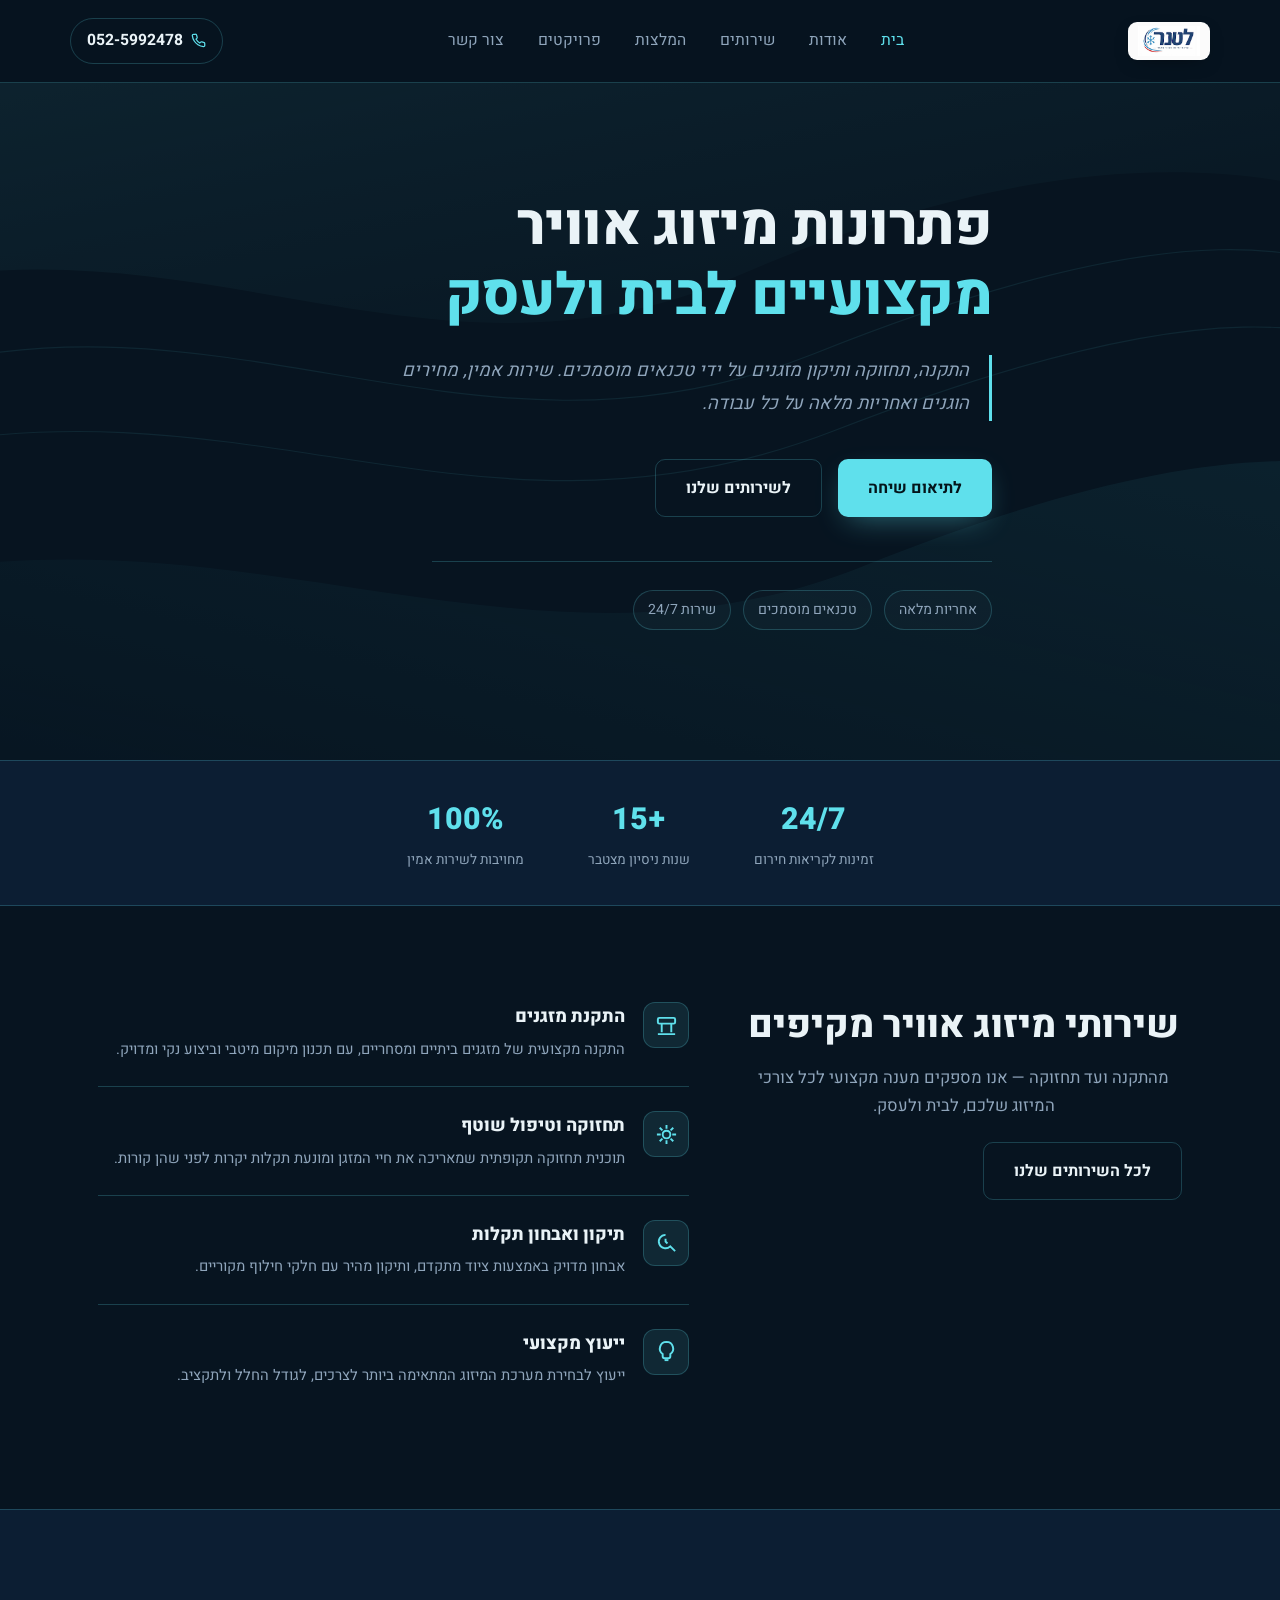
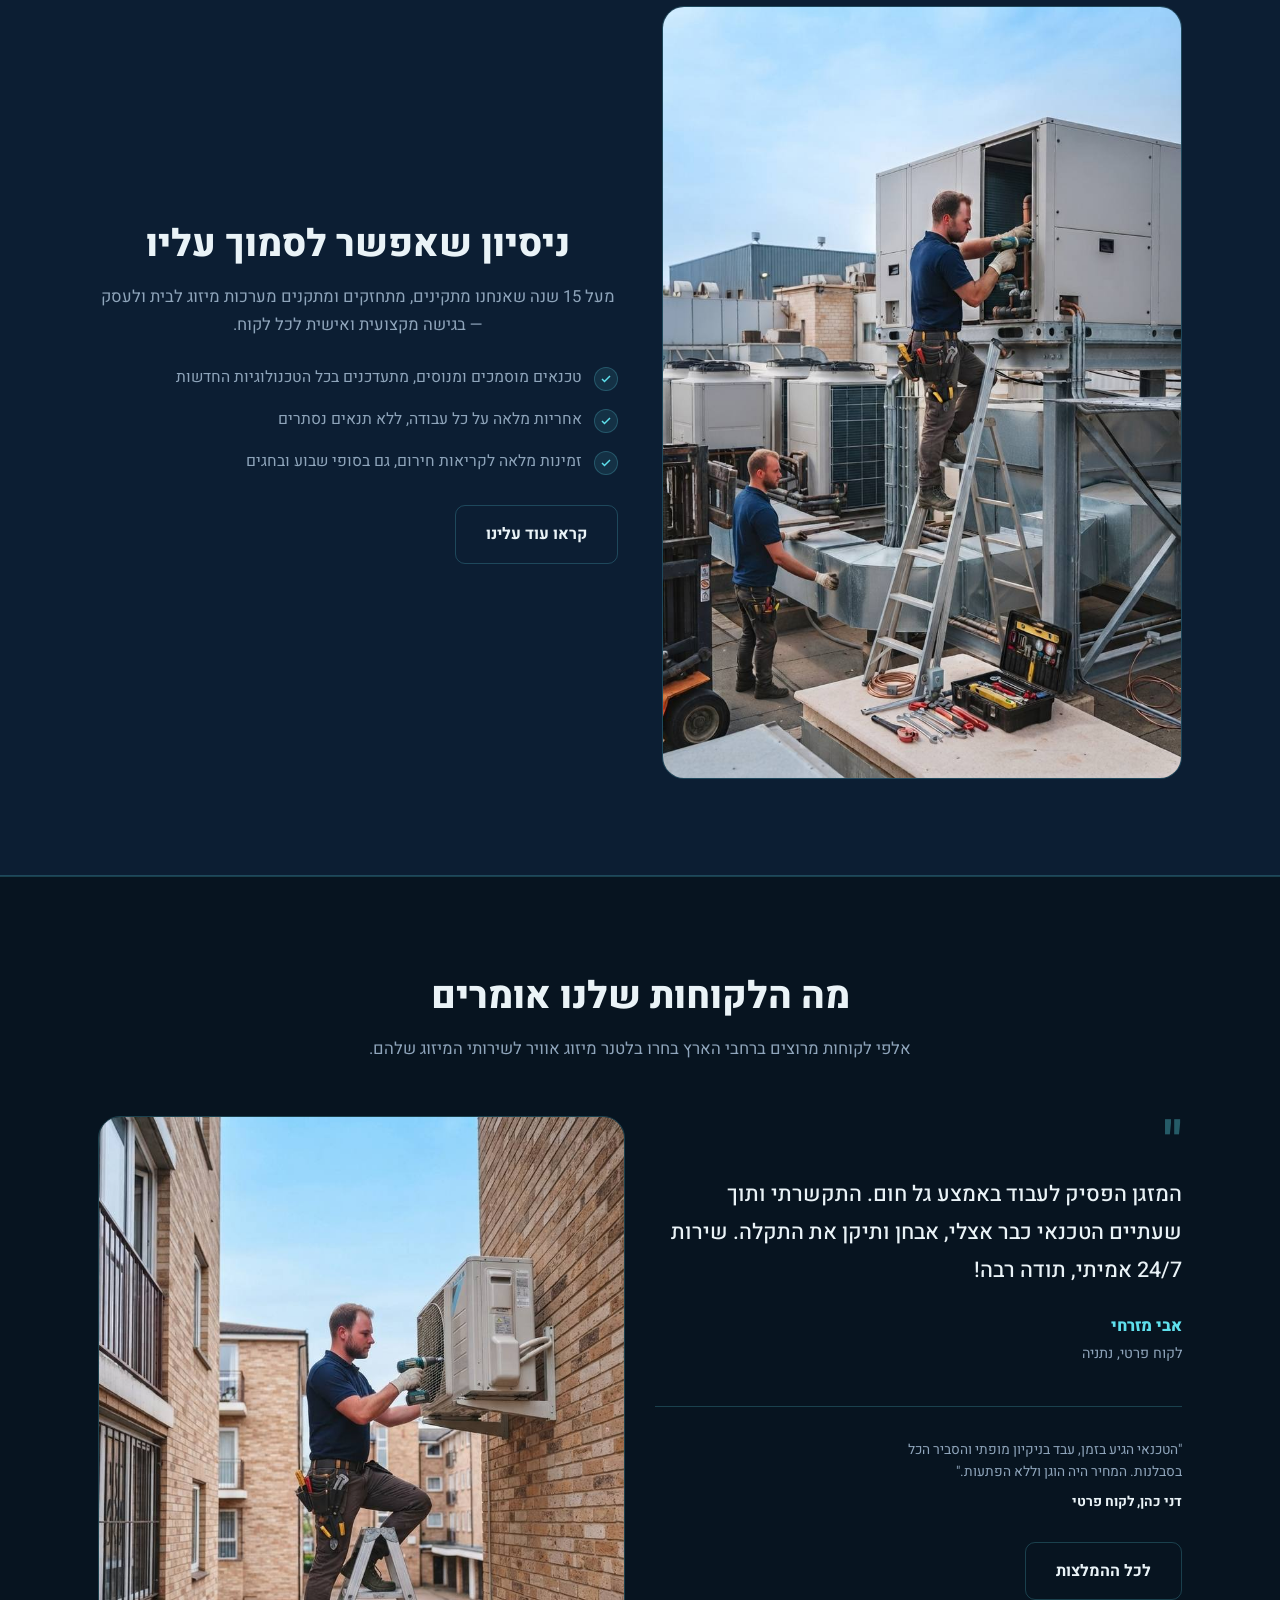
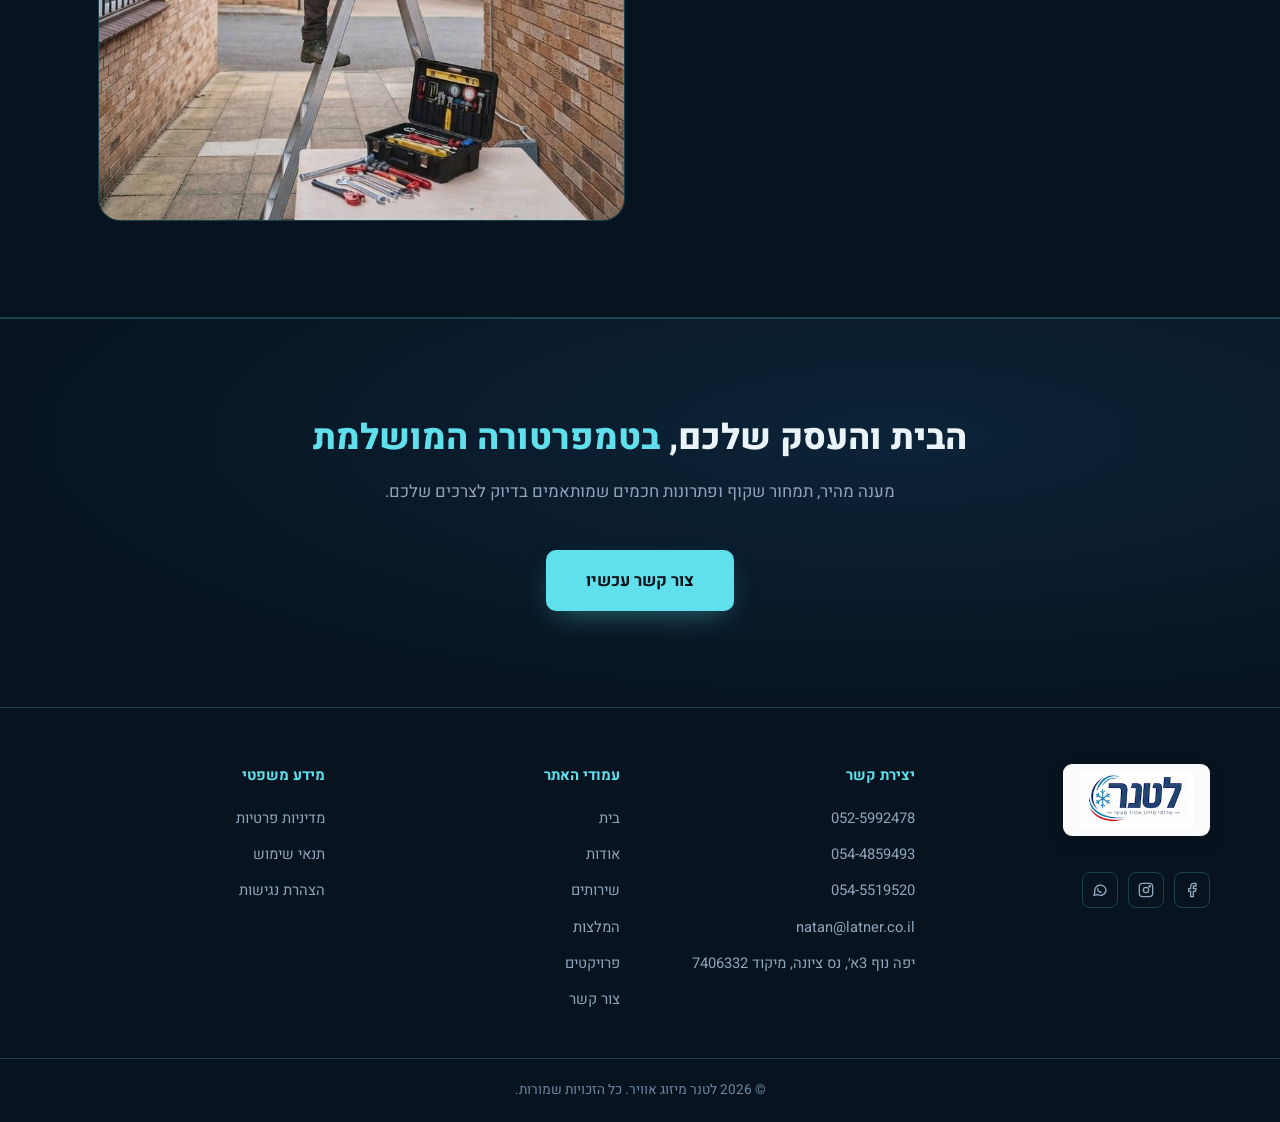
==== commit db80a19c: "כולל גופן עצמי" ====
--- a/index.html
+++ b/index.html
@@ -26,9 +26,8 @@
 
 <meta name="theme-color" content="#071420">
 
-<link rel="preconnect" href="https://fonts.googleapis.com">
-<link rel="preconnect" href="https://fonts.gstatic.com" crossorigin>
-<link rel="stylesheet" href="https://fonts.googleapis.com/css2?family=Heebo:wght@300;400;500;700;800&display=swap">
+<link rel="preload" href="heebo-hebrew-800.woff2" as="font" type="font/woff2" crossorigin>
+<link rel="preload" href="heebo-hebrew-400.woff2" as="font" type="font/woff2" crossorigin>
 <link rel="stylesheet" href="styles.css">
 </head>
 <body>
--- a/styles.css
+++ b/styles.css
@@ -1,3 +1,14 @@
+@font-face{font-family:'Heebo';font-style:normal;font-weight:300;font-display:swap;src:url(heebo-hebrew-300.woff2) format('woff2');unicode-range:U+0307-0308,U+0590-05FF,U+200C-2010,U+20AA,U+25CC,U+FB1D-FB4F;}
+@font-face{font-family:'Heebo';font-style:normal;font-weight:300;font-display:swap;src:url(heebo-latin-300.woff2) format('woff2');unicode-range:U+0000-00FF,U+0131,U+0152-0153,U+02BB-02BC,U+02C6,U+02DA,U+02DC,U+0304,U+0308,U+0329,U+2000-206F,U+20AC,U+2122,U+2191,U+2193,U+2212,U+2215,U+FEFF,U+FFFD;}
+@font-face{font-family:'Heebo';font-style:normal;font-weight:400;font-display:swap;src:url(heebo-hebrew-400.woff2) format('woff2');unicode-range:U+0307-0308,U+0590-05FF,U+200C-2010,U+20AA,U+25CC,U+FB1D-FB4F;}
+@font-face{font-family:'Heebo';font-style:normal;font-weight:400;font-display:swap;src:url(heebo-latin-400.woff2) format('woff2');unicode-range:U+0000-00FF,U+0131,U+0152-0153,U+02BB-02BC,U+02C6,U+02DA,U+02DC,U+0304,U+0308,U+0329,U+2000-206F,U+20AC,U+2122,U+2191,U+2193,U+2212,U+2215,U+FEFF,U+FFFD;}
+@font-face{font-family:'Heebo';font-style:normal;font-weight:500;font-display:swap;src:url(heebo-hebrew-500.woff2) format('woff2');unicode-range:U+0307-0308,U+0590-05FF,U+200C-2010,U+20AA,U+25CC,U+FB1D-FB4F;}
+@font-face{font-family:'Heebo';font-style:normal;font-weight:500;font-display:swap;src:url(heebo-latin-500.woff2) format('woff2');unicode-range:U+0000-00FF,U+0131,U+0152-0153,U+02BB-02BC,U+02C6,U+02DA,U+02DC,U+0304,U+0308,U+0329,U+2000-206F,U+20AC,U+2122,U+2191,U+2193,U+2212,U+2215,U+FEFF,U+FFFD;}
+@font-face{font-family:'Heebo';font-style:normal;font-weight:700;font-display:swap;src:url(heebo-hebrew-700.woff2) format('woff2');unicode-range:U+0307-0308,U+0590-05FF,U+200C-2010,U+20AA,U+25CC,U+FB1D-FB4F;}
+@font-face{font-family:'Heebo';font-style:normal;font-weight:700;font-display:swap;src:url(heebo-latin-700.woff2) format('woff2');unicode-range:U+0000-00FF,U+0131,U+0152-0153,U+02BB-02BC,U+02C6,U+02DA,U+02DC,U+0304,U+0308,U+0329,U+2000-206F,U+20AC,U+2122,U+2191,U+2193,U+2212,U+2215,U+FEFF,U+FFFD;}
+@font-face{font-family:'Heebo';font-style:normal;font-weight:800;font-display:swap;src:url(heebo-hebrew-800.woff2) format('woff2');unicode-range:U+0307-0308,U+0590-05FF,U+200C-2010,U+20AA,U+25CC,U+FB1D-FB4F;}
+@font-face{font-family:'Heebo';font-style:normal;font-weight:800;font-display:swap;src:url(heebo-latin-800.woff2) format('woff2');unicode-range:U+0000-00FF,U+0131,U+0152-0153,U+02BB-02BC,U+02C6,U+02DA,U+02DC,U+0304,U+0308,U+0329,U+2000-206F,U+20AC,U+2122,U+2191,U+2193,U+2212,U+2215,U+FEFF,U+FFFD;}
+
 :root{
   --bg-deep:#071420;
   --bg-panel:#0c1e33;
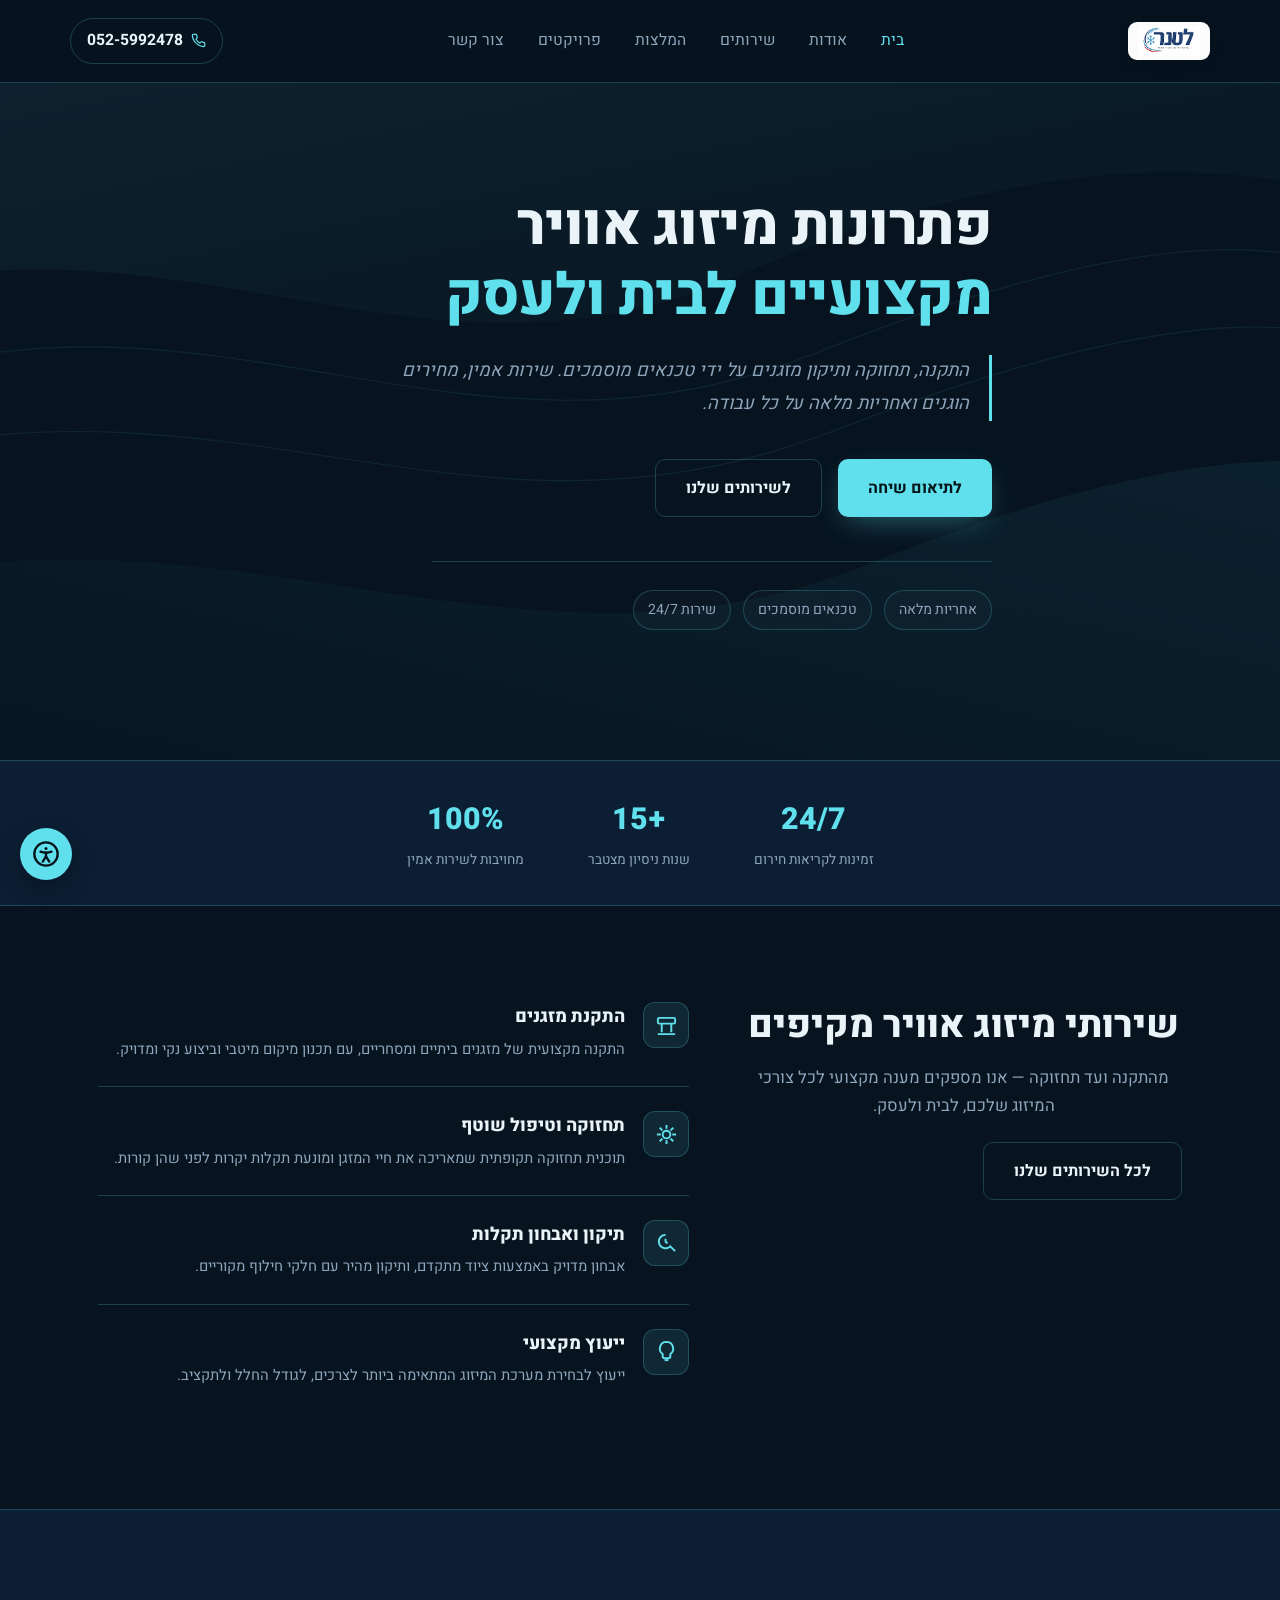
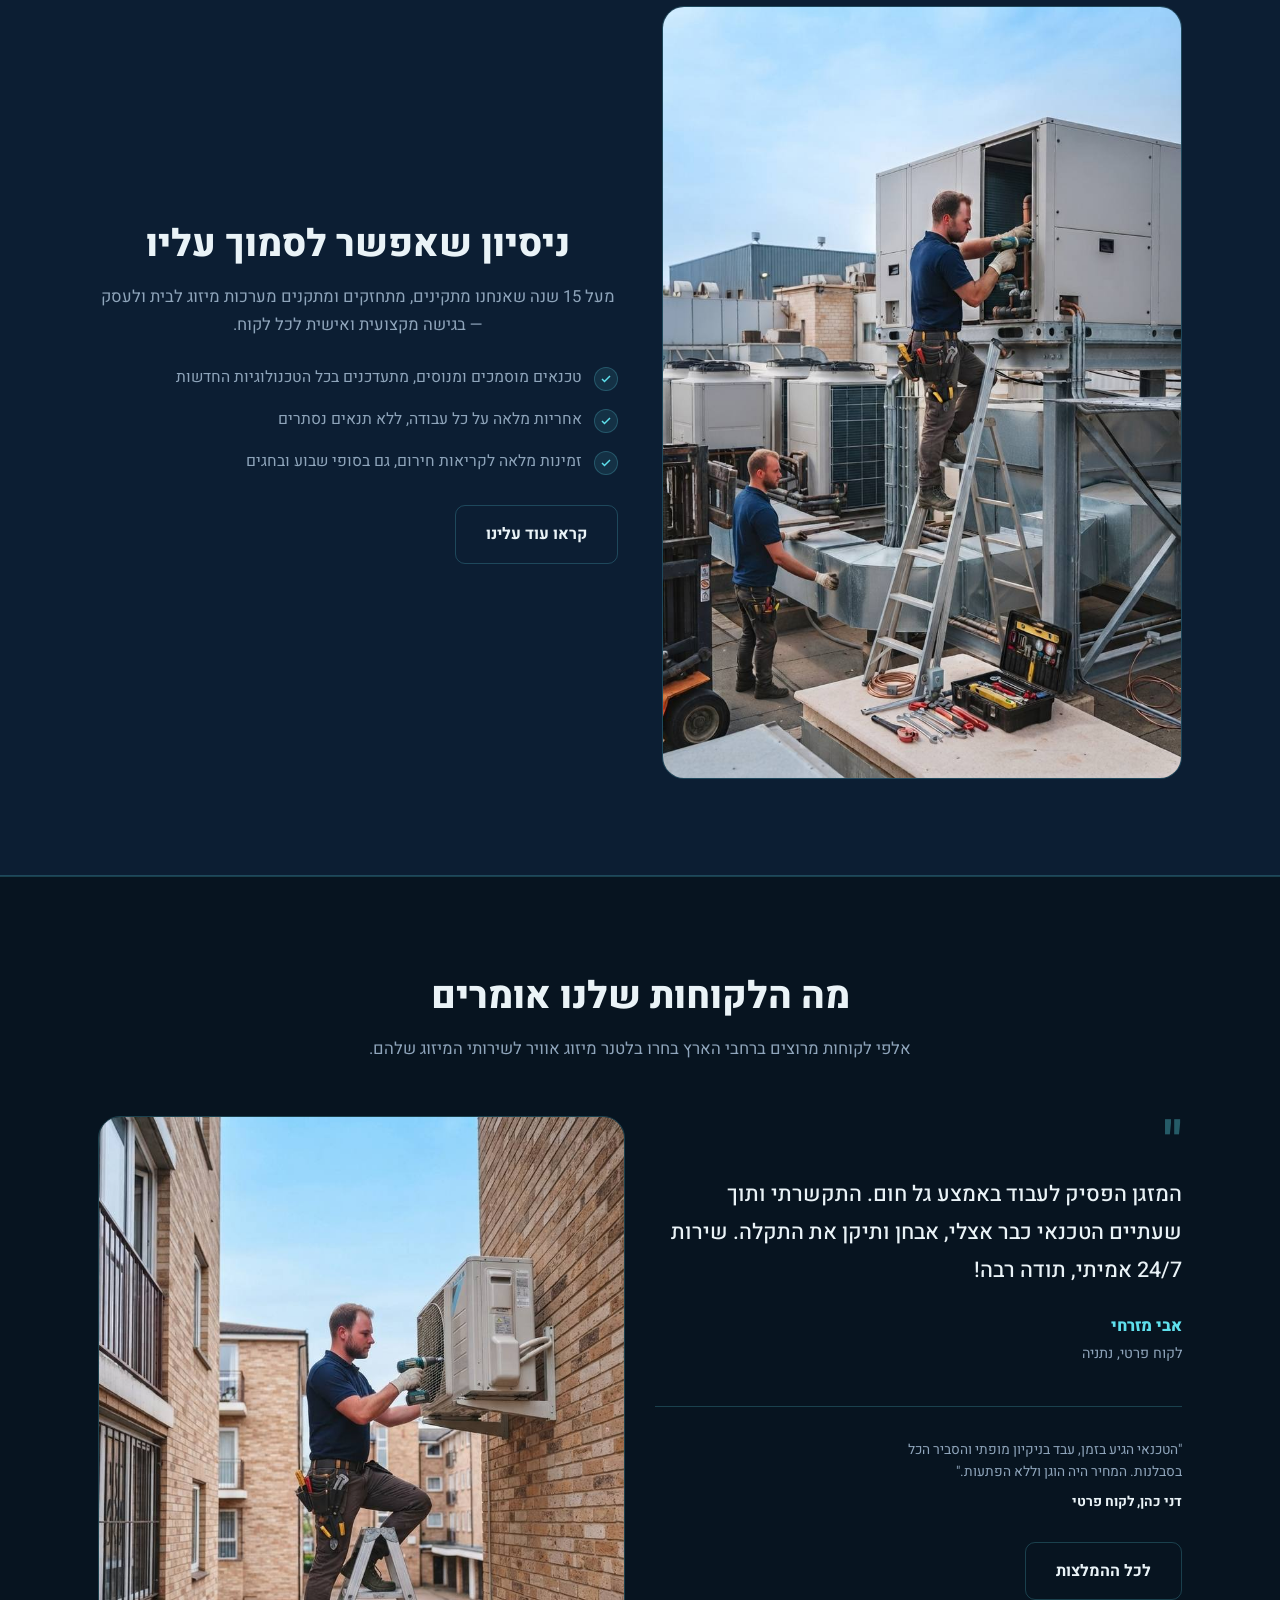
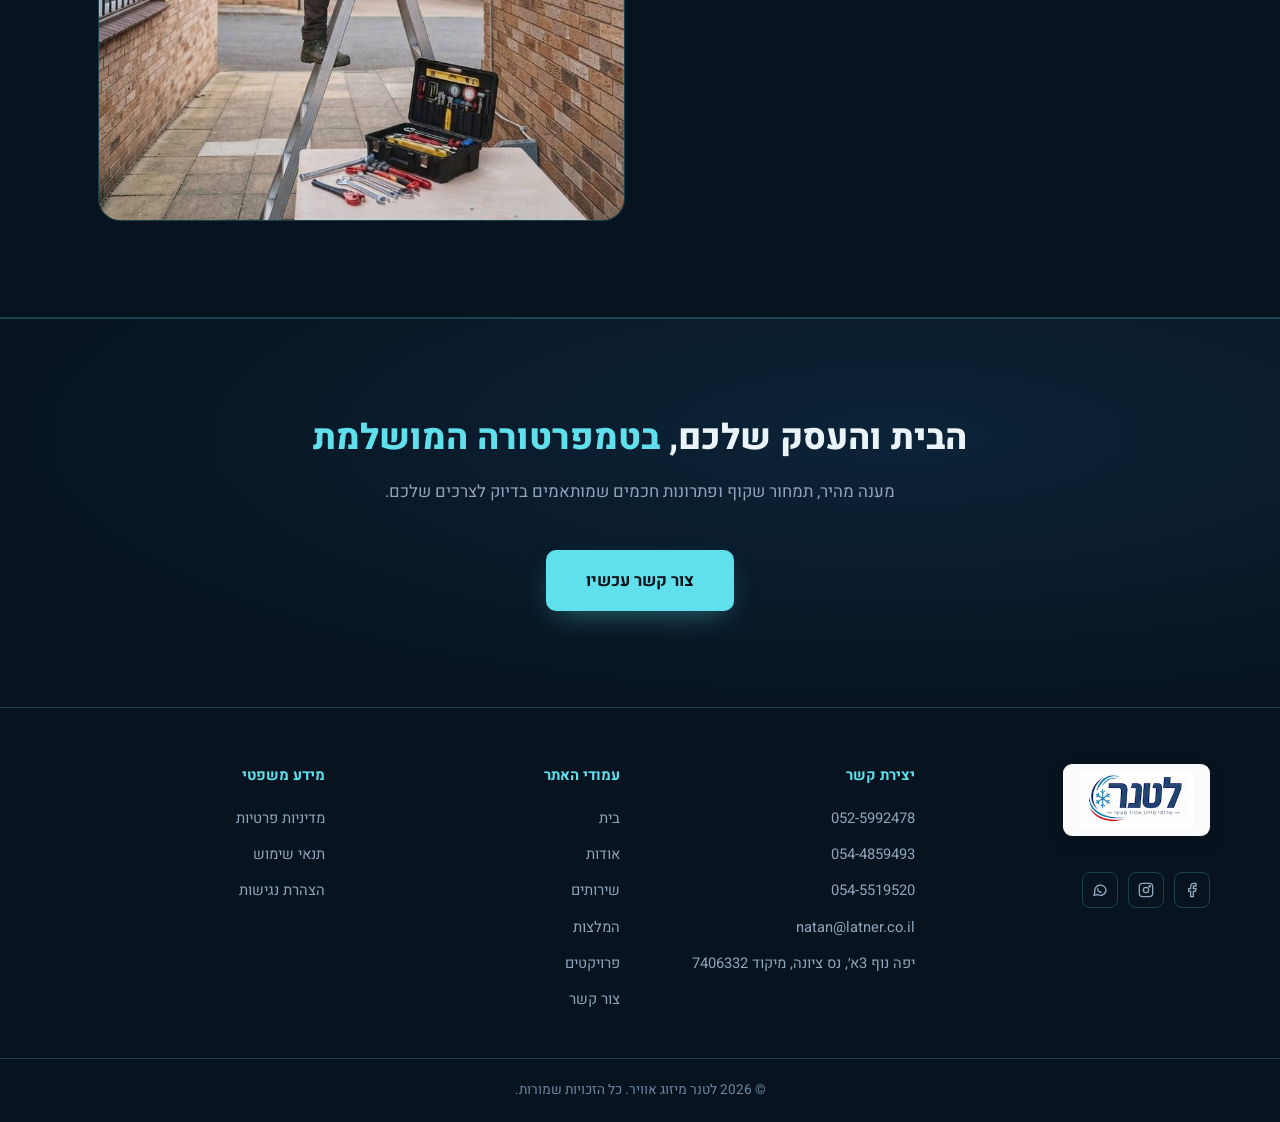
==== commit 329d4abc: "כולל כפתור נגישות" ====
--- a/index.html
+++ b/index.html
@@ -32,6 +32,25 @@
 </head>
 <body>
 <a href="#main-content" class="skip-link">דלג לתוכן הראשי</a>
+
+<button type="button" class="a11y-btn" id="a11yBtn" aria-label="פתח תפריט נגישות" aria-expanded="false" aria-controls="a11yPanel">
+  <svg viewBox="0 0 24 24" fill="none" stroke="currentColor" stroke-width="2" stroke-linecap="round" stroke-linejoin="round" aria-hidden="true">
+    <circle cx="12" cy="12" r="10"/>
+    <circle cx="12" cy="7.3" r="1.3" fill="currentColor" stroke="none"/>
+    <path d="M7.3 10c1.4.6 3 .9 4.7.9s3.3-.3 4.7-.9"/>
+    <path d="M12 10.9v3.3"/>
+    <path d="M9.2 18.5 12 14l2.8 4.5"/>
+  </svg>
+</button>
+
+<div class="a11y-panel" id="a11yPanel" role="dialog" aria-label="הגדרות נגישות">
+  <h2>הגדרות נגישות</h2>
+  <button type="button" id="a11yIncrease">הגדלת טקסט <span>A+</span></button>
+  <button type="button" id="a11yDecrease">הקטנת טקסט <span>A-</span></button>
+  <button type="button" id="a11yContrast" aria-pressed="false">ניגודיות גבוהה</button>
+  <button type="button" id="a11yUnderline" aria-pressed="false">הדגשת קישורים</button>
+  <button type="button" class="a11y-reset" id="a11yReset">איפוס הגדרות</button>
+</div>
 
 <header id="top">
   <div class="wrap nav-row">
@@ -303,5 +322,64 @@
     });
   })();
 </script>
+<script>
+  (function(){
+    try{
+      var btn = document.getElementById('a11yBtn');
+      var panel = document.getElementById('a11yPanel');
+      var root = document.documentElement;
+      if(!btn || !panel) return;
+      var incBtn = document.getElementById('a11yIncrease');
+      var decBtn = document.getElementById('a11yDecrease');
+      var contrastBtn = document.getElementById('a11yContrast');
+      var underlineBtn = document.getElementById('a11yUnderline');
+      var resetBtn = document.getElementById('a11yReset');
+
+      function apply(){
+        var scale = parseFloat(localStorage.getItem('a11y-scale') || '1');
+        root.style.fontSize = (scale*100) + '%';
+        var contrast = localStorage.getItem('a11y-contrast') === '1';
+        root.classList.toggle('a11y-contrast', contrast);
+        var underline = localStorage.getItem('a11y-underline') === '1';
+        root.classList.toggle('a11y-underline', underline);
+        contrastBtn.setAttribute('aria-pressed', contrast ? 'true' : 'false');
+        underlineBtn.setAttribute('aria-pressed', underline ? 'true' : 'false');
+      }
+
+      btn.addEventListener('click', function(){
+        var isOpen = panel.classList.toggle('open');
+        btn.setAttribute('aria-expanded', isOpen ? 'true' : 'false');
+      });
+      incBtn.addEventListener('click', function(){
+        var scale = Math.min(1.5, parseFloat(localStorage.getItem('a11y-scale') || '1') + 0.1);
+        localStorage.setItem('a11y-scale', scale);
+        apply();
+      });
+      decBtn.addEventListener('click', function(){
+        var scale = Math.max(0.8, parseFloat(localStorage.getItem('a11y-scale') || '1') - 0.1);
+        localStorage.setItem('a11y-scale', scale);
+        apply();
+      });
+      contrastBtn.addEventListener('click', function(){
+        var contrast = localStorage.getItem('a11y-contrast') === '1';
+        localStorage.setItem('a11y-contrast', contrast ? '0' : '1');
+        apply();
+      });
+      underlineBtn.addEventListener('click', function(){
+        var underline = localStorage.getItem('a11y-underline') === '1';
+        localStorage.setItem('a11y-underline', underline ? '0' : '1');
+        apply();
+      });
+      resetBtn.addEventListener('click', function(){
+        localStorage.removeItem('a11y-scale');
+        localStorage.removeItem('a11y-contrast');
+        localStorage.removeItem('a11y-underline');
+        apply();
+      });
+
+      apply();
+    }catch(e){}
+  })();
+</script>
 </body>
 </html>
--- a/styles.css
+++ b/styles.css
@@ -507,6 +507,82 @@
   color:var(--text-faint);
 }
 .footer-row{display:flex;justify-content:space-between;align-items:center;flex-wrap:wrap;gap:14px;font-size:0.86rem;color:var(--text-faint);}
+
+/* ---------- accessibility widget ---------- */
+.a11y-btn{
+  position:fixed;
+  bottom:20px;
+  left:20px;
+  z-index:300;
+  width:52px;height:52px;
+  border-radius:50%;
+  background:var(--accent);
+  color:#04141a;
+  border:none;
+  display:flex;align-items:center;justify-content:center;
+  cursor:pointer;
+  box-shadow:0 8px 24px -6px rgba(0,0,0,0.5);
+}
+.a11y-btn svg{width:28px;height:28px;}
+.a11y-panel{
+  position:fixed;
+  bottom:82px;
+  left:20px;
+  z-index:300;
+  width:260px;
+  background:var(--bg-panel);
+  border:1px solid var(--accent-line);
+  border-radius:16px;
+  padding:18px;
+  box-shadow:0 12px 32px -8px rgba(0,0,0,0.6);
+  display:none;
+}
+.a11y-panel.open{display:block;}
+.a11y-panel h2{font-size:1rem;font-weight:800;color:var(--text-primary);margin-bottom:14px;}
+.a11y-panel button{
+  width:100%;
+  display:flex;align-items:center;justify-content:space-between;
+  background:var(--bg-deep);
+  border:1px solid var(--accent-line);
+  color:var(--text-primary);
+  font-family:'Heebo', sans-serif;
+  font-size:0.92rem;
+  padding:10px 14px;
+  border-radius:10px;
+  margin-bottom:8px;
+  cursor:pointer;
+}
+.a11y-panel button:hover{border-color:var(--accent);}
+.a11y-panel button[aria-pressed="true"]{border-color:var(--accent);background:var(--accent-soft);color:var(--accent);}
+.a11y-panel .a11y-reset{
+  justify-content:center;
+  color:var(--text-muted);
+  margin-top:4px;margin-bottom:0;
+  font-size:0.85rem;
+}
+
+/* High contrast mode */
+html.a11y-contrast{
+  --bg-deep:#000000;
+  --bg-panel:#000000;
+  --bg-panel-2:#000000;
+  --text-primary:#ffffff;
+  --text-muted:#ffffff;
+  --text-faint:#ffffff;
+  --accent:#ffff00;
+  --accent-soft:rgba(255,255,0,0.15);
+  --accent-line:#ffff00;
+}
+html.a11y-contrast img{filter:grayscale(1) contrast(1.2);}
+
+/* Underline links */
+html.a11y-underline a{text-decoration:underline !important;}
+
+@media (max-width:560px){
+  .a11y-btn{width:46px;height:46px;bottom:16px;left:16px;}
+  .a11y-btn svg{width:24px;height:24px;}
+  .a11y-panel{width:calc(100vw - 32px);left:16px;bottom:70px;}
+}
 
 /* ---------- responsive ---------- */
 @media (min-width:901px){
